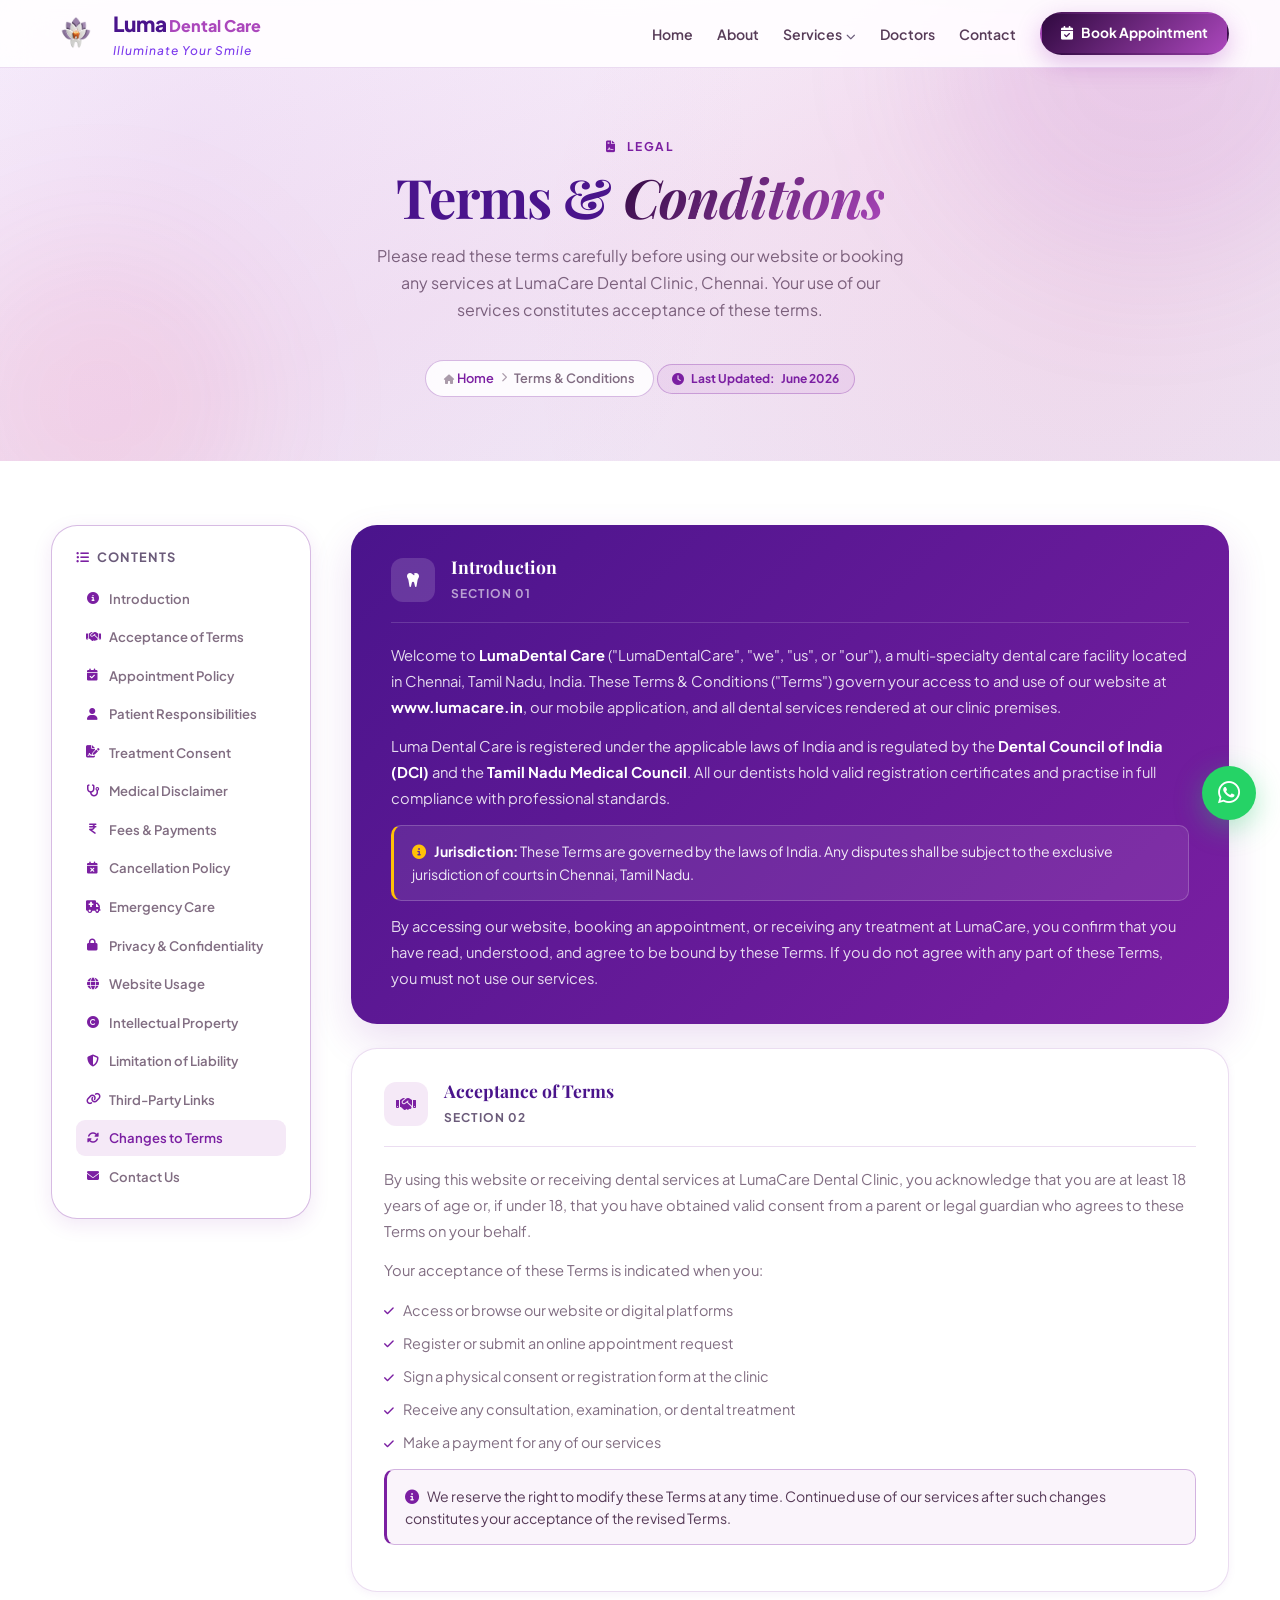
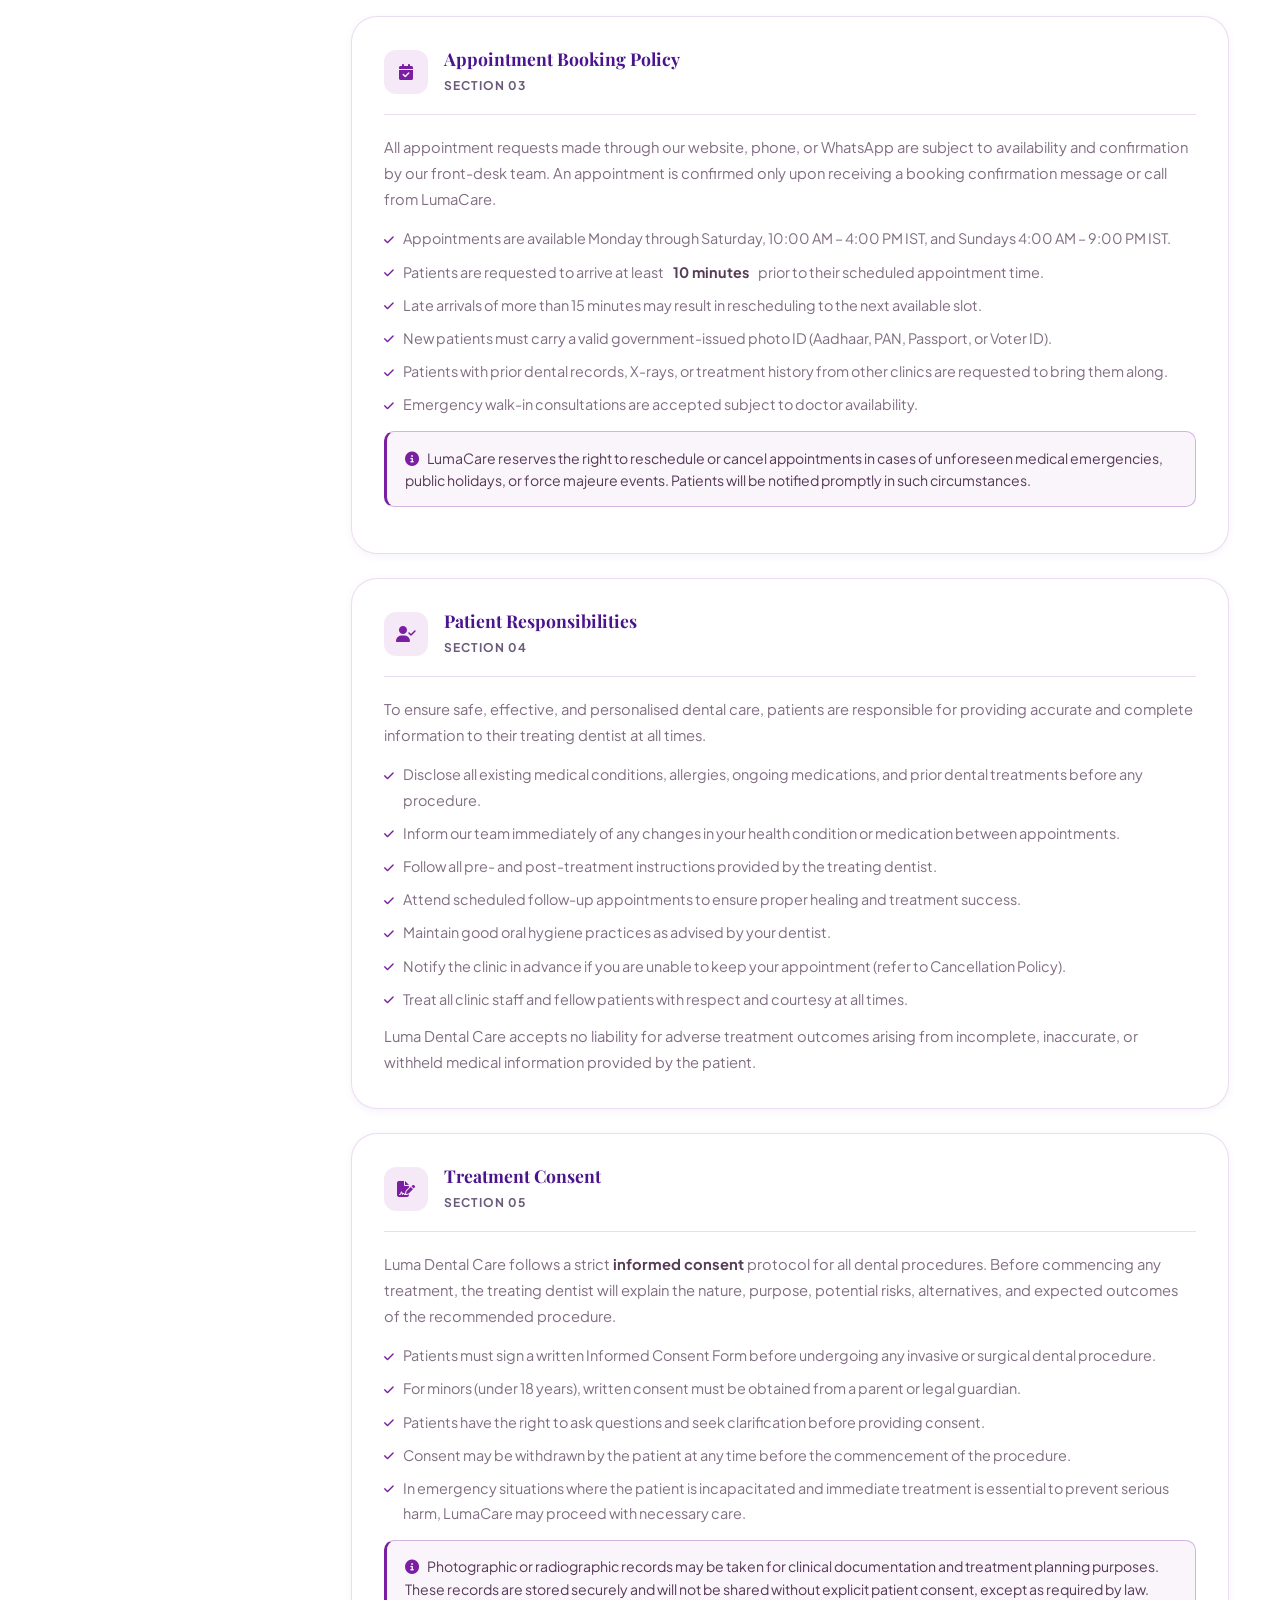
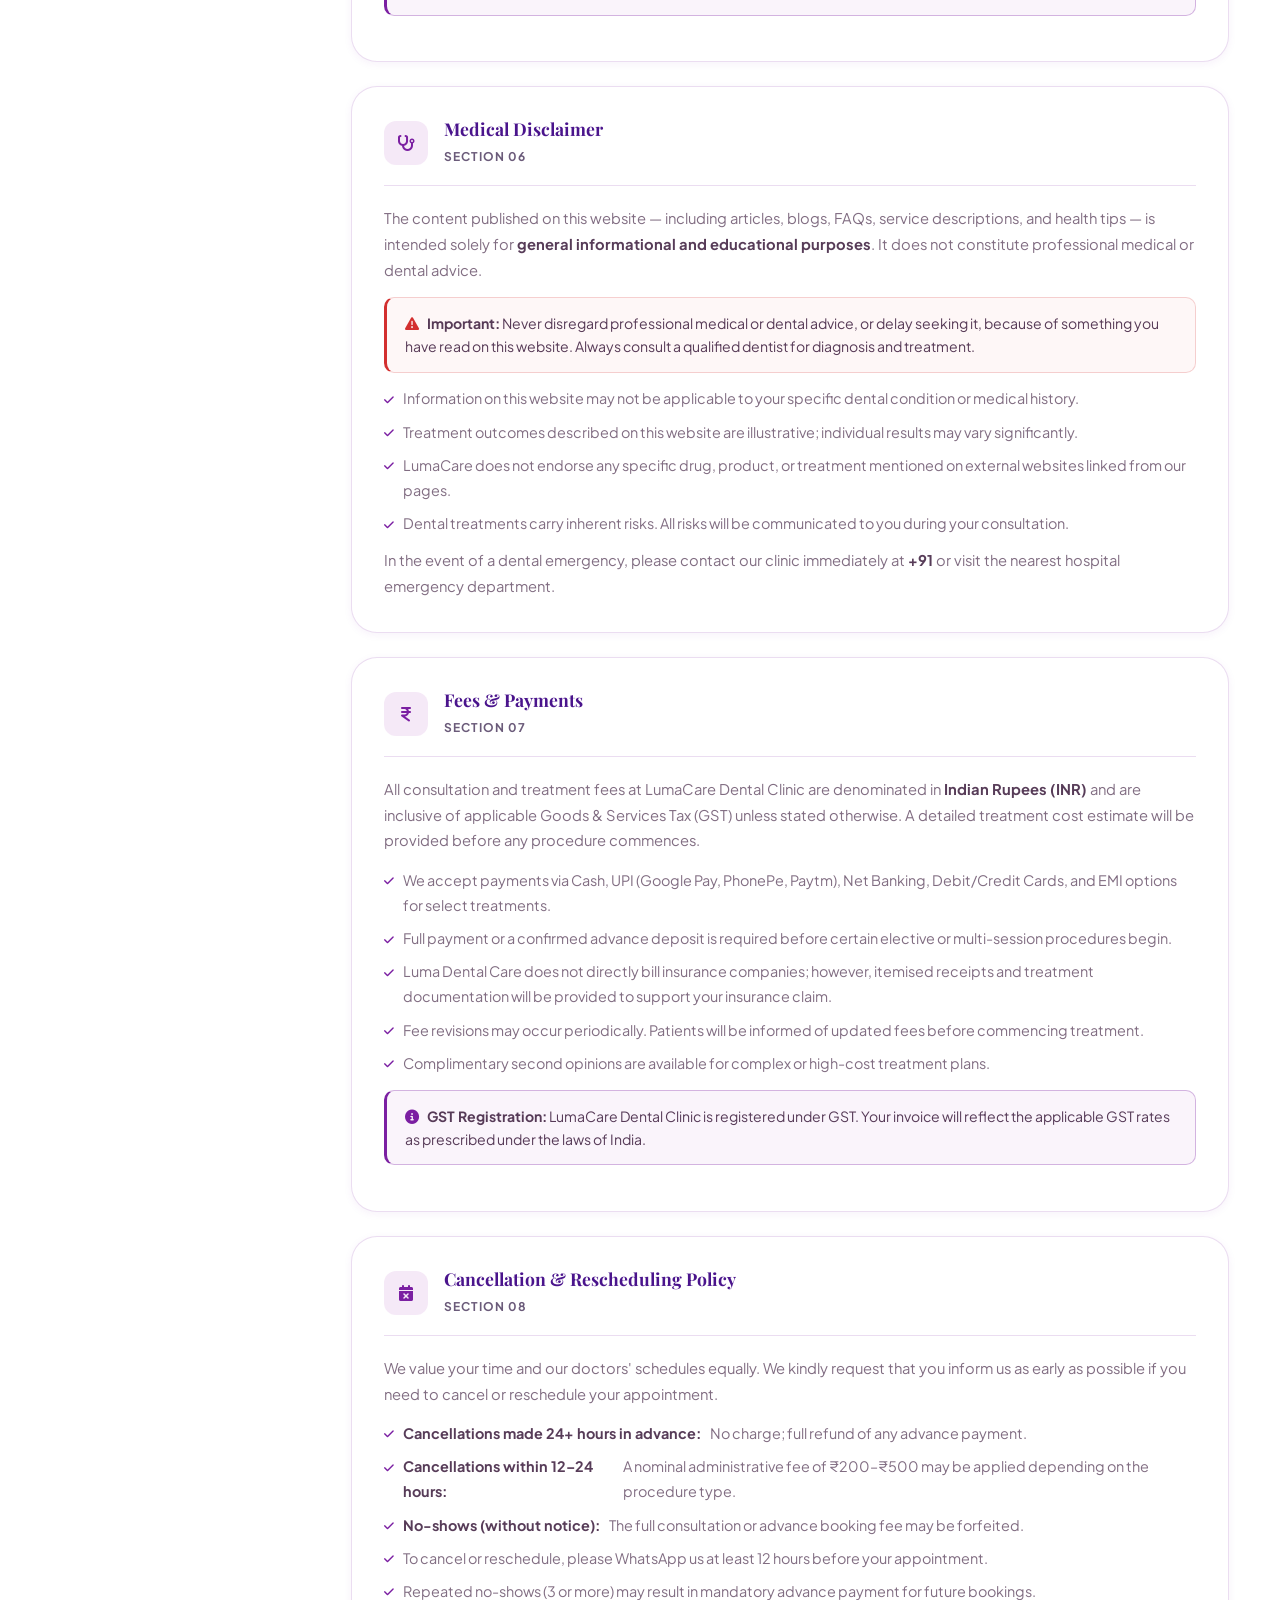
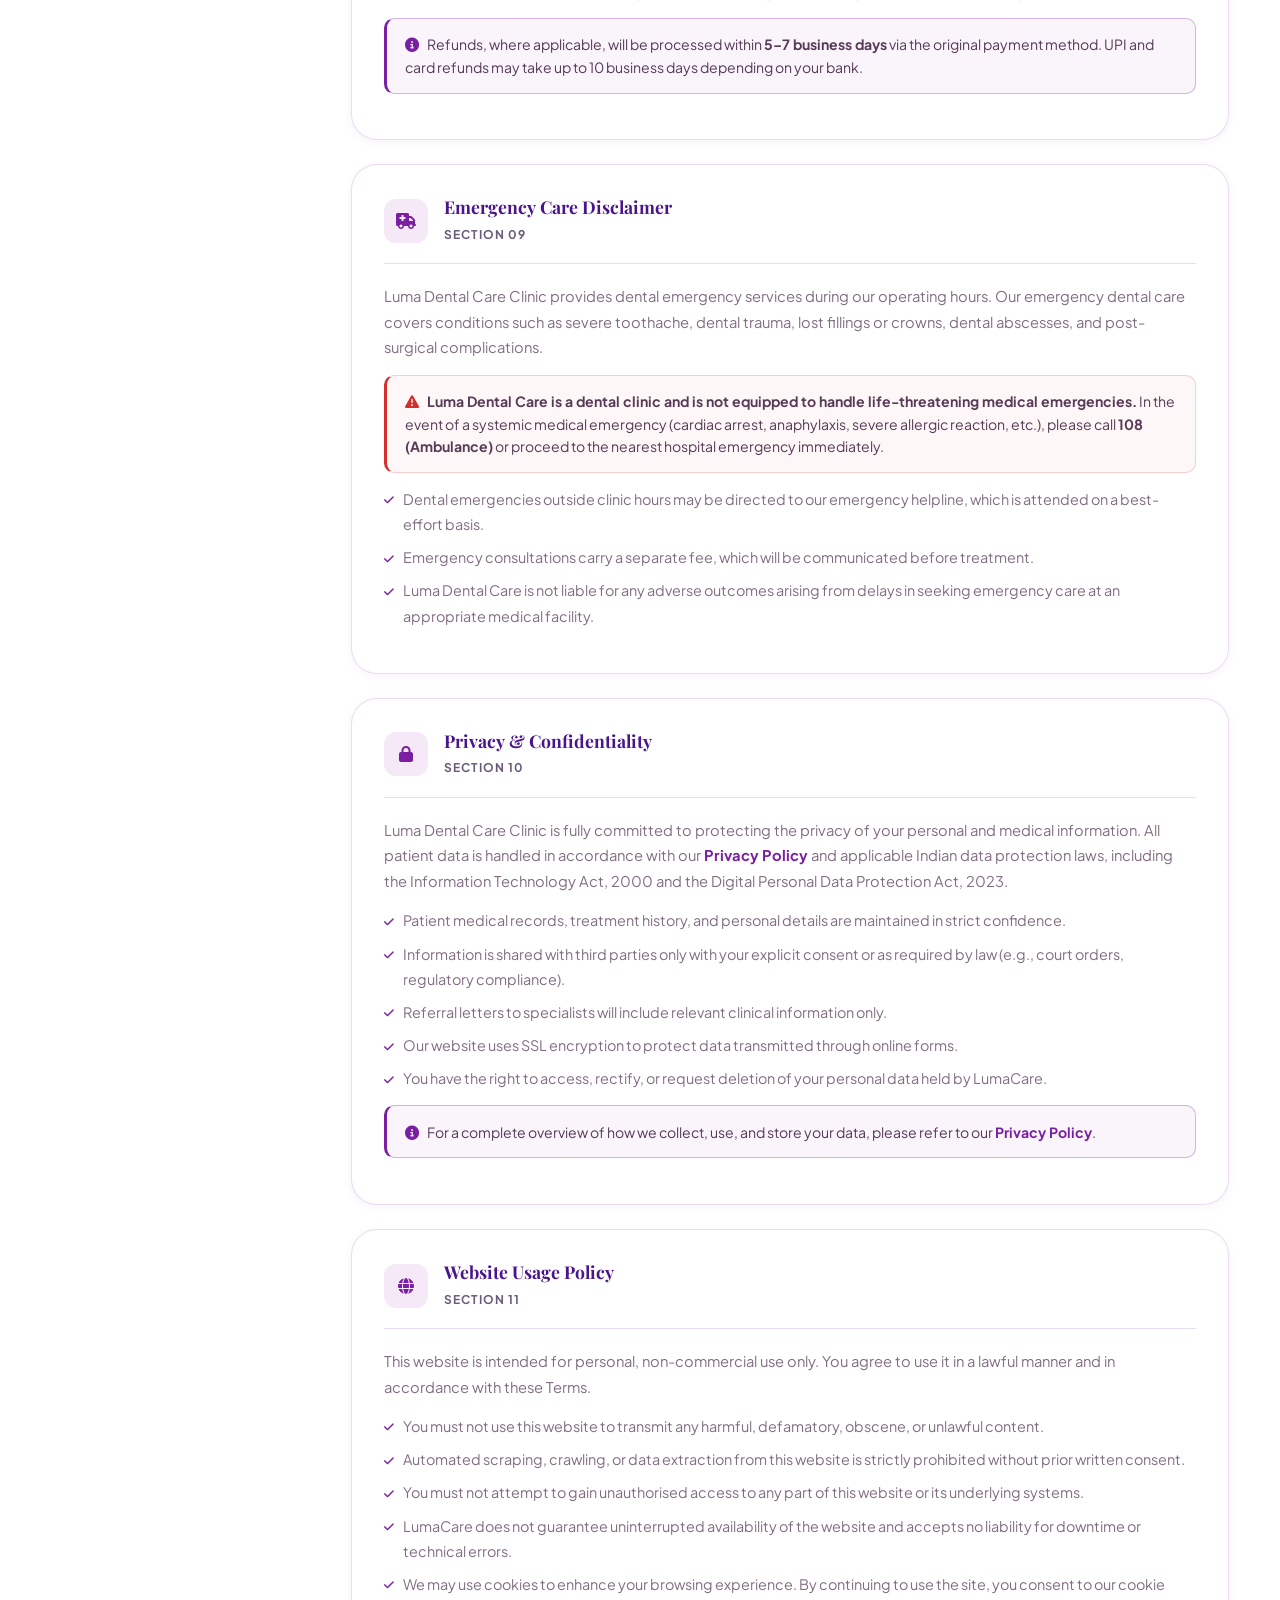
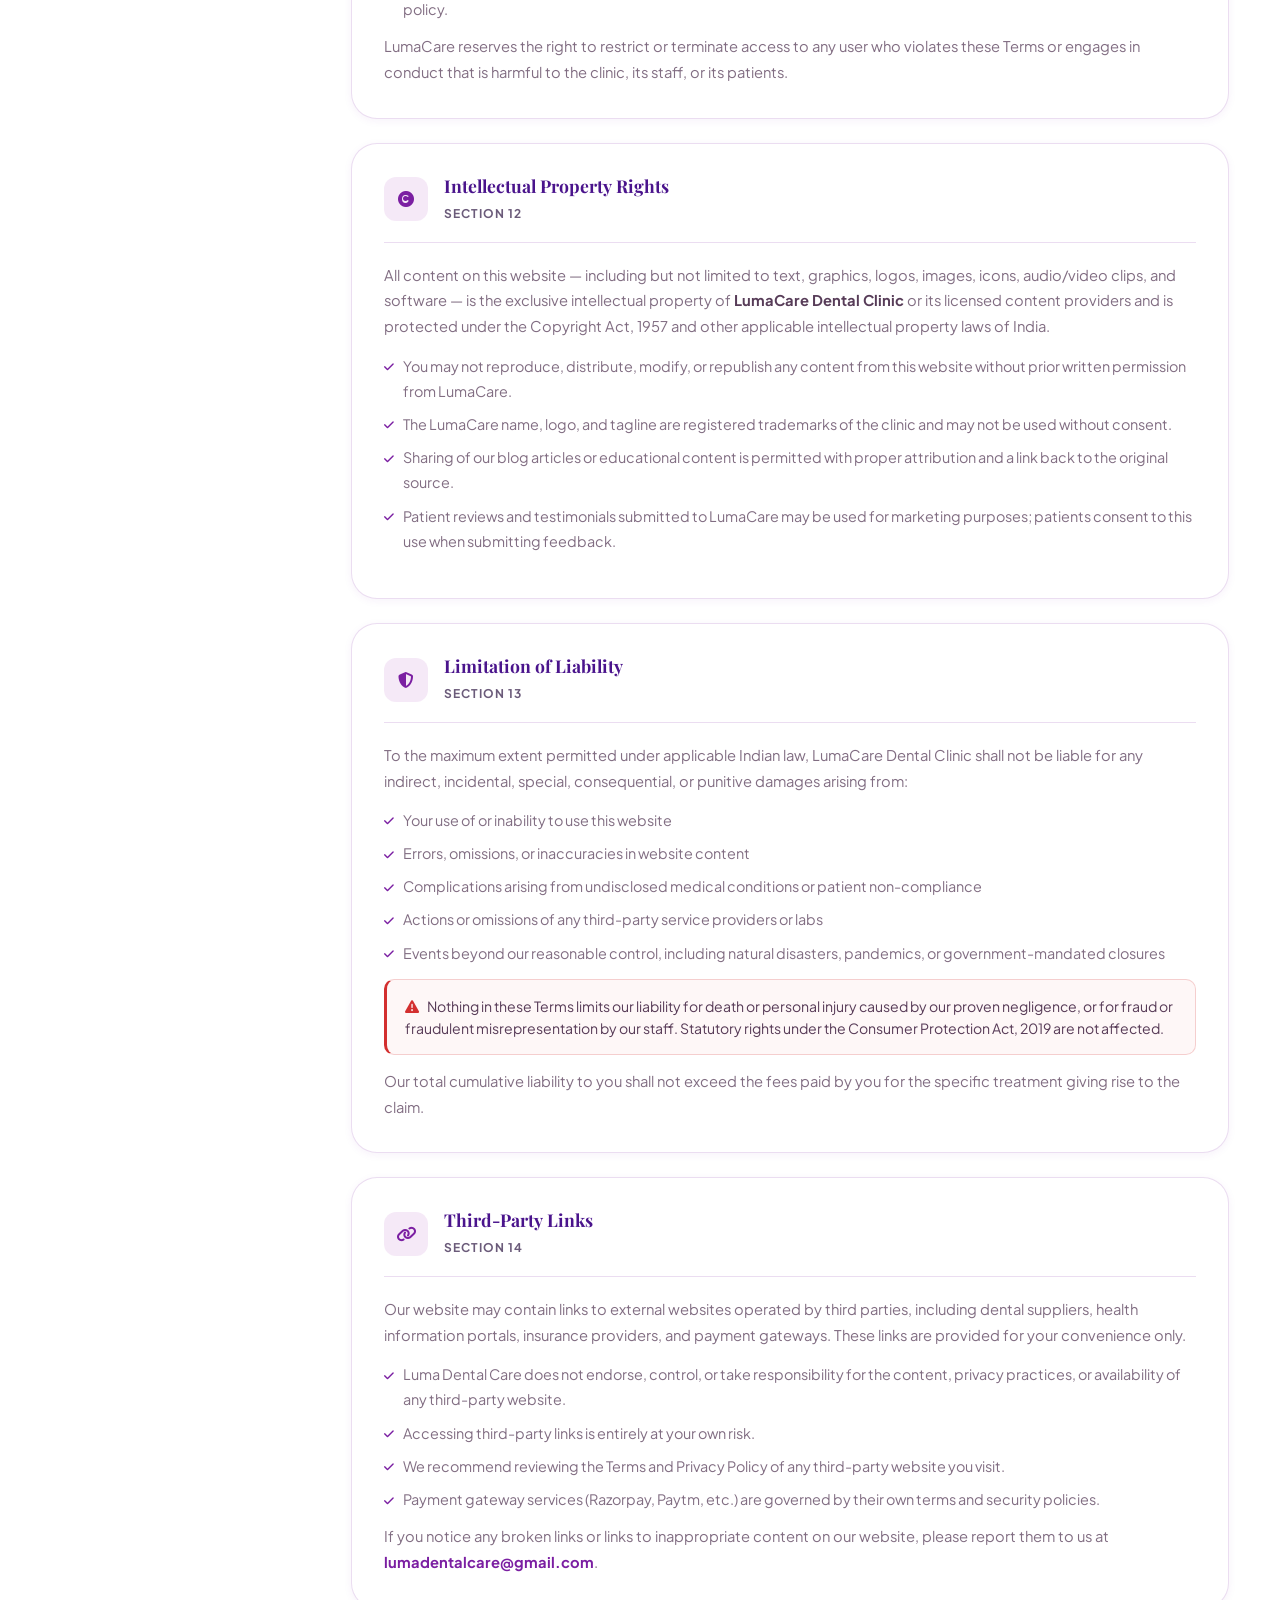
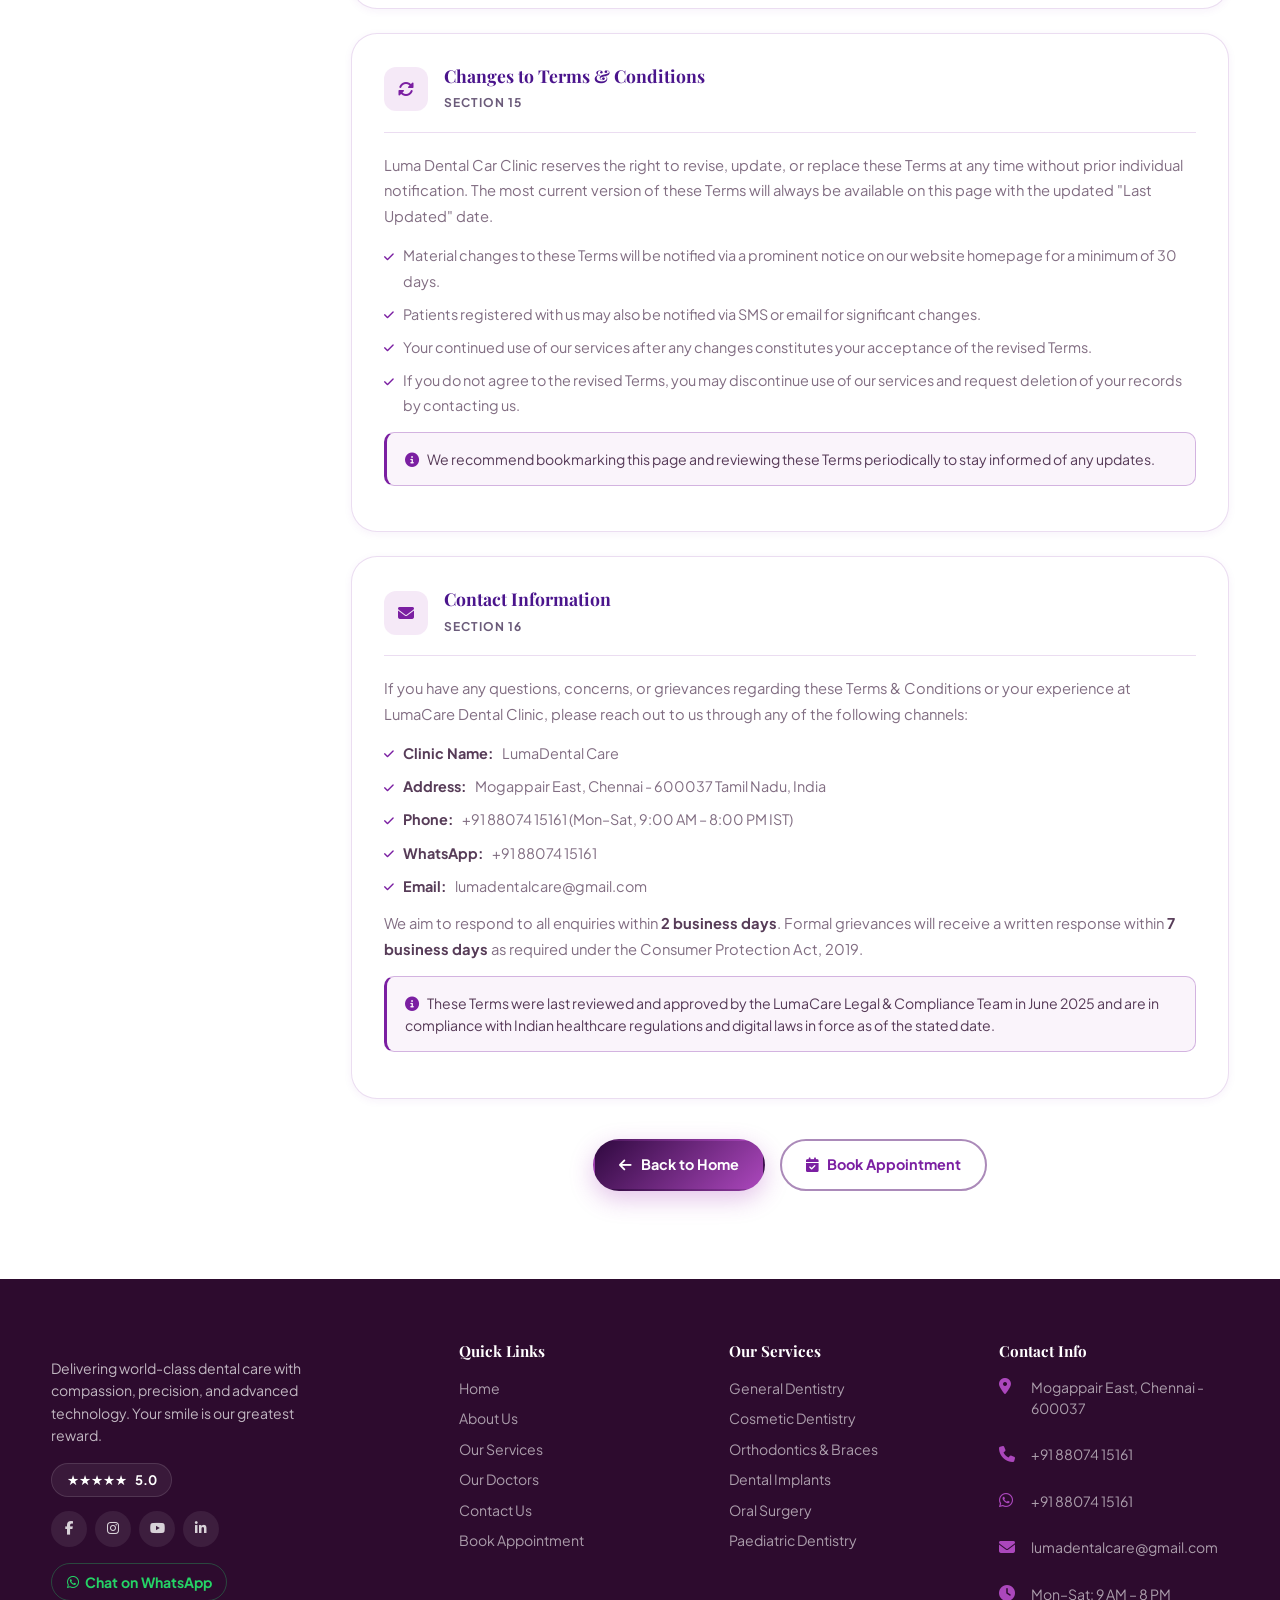
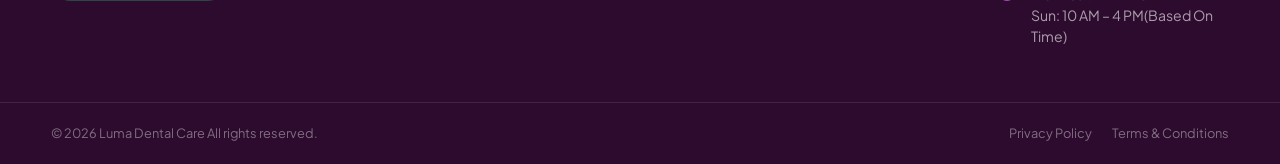
==== terms-of-services.html @ 82307b31 "luma dental care" ====
<!DOCTYPE html>
<html lang="en">
<head>
  <meta charset="UTF-8" />
  <meta name="viewport" content="width=device-width, initial-scale=1.0" />
  <title>Terms &amp; Conditions — LumaCare Dental Clinic</title>
  <link rel="icon" type="images/png" href="images/luma.png">

  <meta name="description" content="Terms and Conditions for LumaCare Dental Clinic, Chennai. Read our policies on appointments, treatments, payments, cancellations, and more." />

  <!-- Fonts -->
  <link rel="preconnect" href="https://fonts.googleapis.com" />
  <link rel="preconnect" href="https://fonts.gstatic.com" crossorigin />
  <link href="https://fonts.googleapis.com/css2?family=Playfair+Display:ital,wght@0,700;1,700&family=Plus+Jakarta+Sans:wght@400;500;600;700;800&display=swap" rel="stylesheet" />

  <!-- Font Awesome -->
  <link rel="stylesheet" href="https://cdnjs.cloudflare.com/ajax/libs/font-awesome/6.5.0/css/all.min.css" />

  <!-- Your existing CSS (inlined below) -->
  <link rel="stylesheet" href="style.css" />

  <style>
    /* ============================================================
       TERMS PAGE — additional styles only (no overrides of brand)
       ============================================================ */

    /* ---- Hero / Banner ---- */
    .terms-hero {
      position: relative;
      padding: calc(var(--nav-h) + 4rem) 0 4rem;
      background: var(--grad-hero);
      overflow: hidden;
      text-align: center;
    }
    .terms-hero::before {
      content: '';
      position: absolute; inset: 0;
      background-image:
        radial-gradient(circle at 15% 30%, rgba(156,39,176,.07) 0%, transparent 50%),
        radial-gradient(circle at 85% 70%, rgba(233,30,99,.07) 0%, transparent 50%);
      z-index: 0;
    }
    .terms-hero-orb {
      position: absolute; border-radius: 50%; pointer-events: none;
      filter: blur(70px); z-index: 0;
    }
    .terms-hero-orb-1 { width: 420px; height: 420px; top: -160px; right: -80px; background: rgba(156,39,176,.1); }
    .terms-hero-orb-2 { width: 320px; height: 320px; bottom: -100px; left: -60px; background: rgba(233,30,99,.08); }

    .terms-hero-inner { position: relative; z-index: 1; }

    .terms-hero .eyebrow { margin-bottom: .6rem; }

    .terms-hero h1 {
      font-family: 'Playfair Display', serif;
      font-size: clamp(2rem, 5vw, 3.4rem);
      color: var(--teal-deep);
      margin-bottom: .85rem;
    }
    .terms-hero h1 em {
      font-style: italic;
      background: var(--grad);
      -webkit-background-clip: text; background-clip: text;
      color: transparent;
    }
    .terms-hero-desc {
      font-size: 1rem; color: var(--ink-60); max-width: 540px;
      margin: 0 auto 1.5rem; line-height: 1.7;
    }

    /* Breadcrumb */
    .breadcrumb {
      display: inline-flex; align-items: center; gap: .45rem;
      background: var(--glass); backdrop-filter: blur(12px);
      border: 1px solid var(--border-mid); border-radius: 999px;
      padding: .45rem 1.1rem; font-size: .8rem; font-weight: 600;
      color: var(--ink-60);
    }
    .breadcrumb a { color: var(--teal); transition: color .2s; }
    .breadcrumb a:hover { color: var(--teal-deep); }
    .breadcrumb i { font-size: .6rem; color: var(--ink-40); }

    /* Last updated badge */
    .updated-badge {
      display: inline-flex; align-items: center; gap: .4rem;
      background: rgba(156,39,176,.07); border: 1px solid var(--border-mid);
      border-radius: 999px; padding: .3rem .9rem;
      font-size: .75rem; font-weight: 700; color: var(--teal);
      margin-top: 1rem; margin-bottom: 0;
    }

    /* ---- Layout ---- */
    .terms-layout {
      display: grid;
      grid-template-columns: 260px 1fr;
      gap: 2.5rem;
      align-items: start;
      padding: 4rem 0 5rem;
    }

    /* ---- Sticky TOC sidebar ---- */
    .terms-toc {
      position: sticky; top: calc(var(--nav-h) + 1.5rem);
      background: #fff; border: 1px solid var(--border-mid);
      border-radius: var(--radius-lg); padding: 1.5rem;
      box-shadow: var(--shadow-sm);
    }
    .terms-toc h4 {
      font-size: .8rem; text-transform: uppercase;
      letter-spacing: .1em; color: var(--muted);
      margin-bottom: 1rem; font-family: 'Plus Jakarta Sans', sans-serif;
      font-weight: 700;
    }
    .toc-list { display: grid; gap: .2rem; }
    .toc-list a {
      display: flex; align-items: center; gap: .55rem;
      font-size: .82rem; font-weight: 600; color: var(--ink-60);
      padding: .45rem .6rem; border-radius: 9px;
      transition: all .2s;
    }
    .toc-list a i { color: var(--teal); width: 14px; text-align: center; font-size: .75rem; flex-shrink: 0; }
    .toc-list a:hover,
    .toc-list a.active { background: rgba(156,39,176,.07); color: var(--teal-deep); }
    .toc-list a.active { background: rgba(156,39,176,.1); color: var(--teal); }

    /* ---- Content area ---- */
    .terms-content { display: grid; gap: 1.5rem; }

    /* ---- Terms section card ---- */
    .tc-card {
      background: #fff; border: 1px solid var(--border);
      border-radius: var(--radius-lg); padding: 2rem;
      box-shadow: var(--shadow-xs);
      scroll-margin-top: calc(var(--nav-h) + 1.5rem);
      transition: border-color .3s, box-shadow .3s;
    }
    .tc-card:hover { border-color: var(--border-mid); box-shadow: var(--shadow-sm); }

    .tc-card-header {
      display: flex; align-items: flex-start; gap: 1rem;
      margin-bottom: 1.25rem;
      padding-bottom: 1.1rem;
      border-bottom: 1px solid var(--border);
    }
    .tc-icon {
      width: 44px; height: 44px; border-radius: 12px;
      background: rgba(156,39,176,.1); color: var(--teal);
      display: grid; place-items: center; font-size: 1rem;
      flex-shrink: 0; margin-top: .1rem;
    }
    .tc-card-header-text h3 {
      font-size: 1.1rem; color: var(--teal-deep); margin-bottom: .15rem;
    }
    .tc-card-header-text span {
      font-size: .75rem; font-weight: 700; color: var(--muted);
      text-transform: uppercase; letter-spacing: .08em;
    }

    .tc-body { font-size: .92rem; color: var(--ink-60); line-height: 1.75; }
    .tc-body p { margin-bottom: .85rem; }
    .tc-body p:last-child { margin-bottom: 0; }
    .tc-body ul {
      list-style: none; padding: 0;
      display: grid; gap: .5rem; margin: .75rem 0;
    }
    .tc-body ul li {
      display: flex; align-items: flex-start; gap: .55rem;
      font-size: .9rem; color: var(--ink-60);
    }
    .tc-body ul li::before {
      content: '\f00c'; font-family: 'Font Awesome 6 Free'; font-weight: 900;
      color: var(--teal); font-size: .7rem; margin-top: .28rem; flex-shrink: 0;
    }
    .tc-body strong { color: var(--ink-80); font-weight: 700; }

    /* Highlight box */
    .tc-highlight {
      background: rgba(156,39,176,.05); border: 1px solid var(--border-mid);
      border-left: 3px solid var(--teal); border-radius: 10px;
      padding: .9rem 1.1rem; margin: .85rem 0;
      font-size: .88rem; color: var(--ink-80); line-height: 1.6;
    }
    .tc-highlight i { color: var(--teal); margin-right: .4rem; }

    /* Warning box */
    .tc-warning {
      background: rgba(211,47,47,.04); border: 1px solid rgba(211,47,47,.2);
      border-left: 3px solid var(--danger); border-radius: 10px;
      padding: .9rem 1.1rem; margin: .85rem 0;
      font-size: .88rem; color: var(--ink-80); line-height: 1.6;
    }
    .tc-warning i { color: var(--danger); margin-right: .4rem; }

    /* ---- Intro card (full-width special) ---- */
    .tc-intro-card {
      background: var(--grad-dark); color: #fff;
      border-radius: var(--radius-lg); padding: 2rem 2.5rem;
      box-shadow: var(--shadow-md);
    }
    .tc-intro-card .tc-icon { background: rgba(255,255,255,.15); color: #fff; }
    .tc-intro-card .tc-card-header { border-bottom-color: rgba(255,255,255,.15); }
    .tc-intro-card .tc-card-header-text h3 { color: #fff; }
    .tc-intro-card .tc-card-header-text span { color: rgba(255,255,255,.6); }
    .tc-intro-card .tc-body { color: rgba(255,255,255,.85); }
    .tc-intro-card .tc-body strong { color: #fff; }
    .tc-intro-card .tc-highlight {
      background: rgba(255,255,255,.08); border-color: rgba(255,255,255,.2);
      border-left-color: var(--gold); color: rgba(255,255,255,.9);
    }
    .tc-intro-card .tc-highlight i { color: var(--gold); }

    /* ---- Back to home strip ---- */
    .terms-back-strip {
      background: var(--off-white); border-top: 1px solid var(--border);
      padding: 2rem 0;
    }
    .terms-back-inner {
      display: flex; align-items: center; justify-content: space-between;
      gap: 1rem; flex-wrap: wrap;
    }
    .terms-back-inner p { font-size: .9rem; color: var(--muted); }
    .terms-back-inner p strong { color: var(--teal-deep); }

    /* ---- Section number label ---- */
    .tc-section-num {
      display: inline-flex; align-items: center; justify-content: center;
      width: 22px; height: 22px; border-radius: 50%;
      background: var(--teal); color: #fff;
      font-size: .65rem; font-weight: 800;
      flex-shrink: 0; margin-top: .05rem;
    }
    .footer-contact-list {
    list-style: none;
    padding: 0;
    margin: 0;
}

.footer-contact-list li {
    display: flex;
    align-items: flex-start;
    gap: 12px;
    margin-bottom: 15px;
    line-height: 1.5;
}

.footer-contact-list i {
    color: var(--teal-light);
    min-width: 20px;
    font-size: 16px;
    margin-top: 3px;
}

.footer-contact-list a,
.footer-contact-list span {
    color: inherit;
    text-decoration: none;
    word-break: break-word;
}

@media (max-width: 768px) {
    .footer-contact-list li {
        align-items: flex-start;
        gap: 10px;
    }

    .footer-contact-list i {
        min-width: 18px;
        font-size: 14px;
    }
}

    /* ============================================================
       RESPONSIVE
       ============================================================ */

    /* ---- Global overflow guards (prevent horizontal scroll on mobile) ---- */
    html, body { max-width: 100%; overflow-x: hidden; }
    img, svg, video { max-width: 100%; height: auto; }
    .terms-hero, .terms-back-strip, footer { overflow-x: clip; }

    /* Long words / emails / URLs shouldn't blow out the layout */
    .tc-body, .tc-body p, .tc-body li, .tc-body a,
    .footer-contact-list a, .footer-contact-list span,
    .breadcrumb, .updated-badge {
      overflow-wrap: anywhere;
      word-break: break-word;
    }

    @media (max-width: 1024px) {
      .terms-layout {
        grid-template-columns: 1fr;
        gap: 1.5rem;
        padding: 3rem 0 4rem;
      }
      .terms-toc { position: static; display: none; } /* hide sidebar on tablet/mobile */
      .terms-hero-orb-1 { width: 320px; height: 320px; top: -120px; right: -100px; }
      .terms-hero-orb-2 { width: 240px; height: 240px; bottom: -80px; left: -80px; }
    }

    @media (max-width: 768px) {
      .terms-hero {
        padding: calc(var(--nav-h, 70px) + 2rem) 0 2.25rem;
      }
      .terms-hero h1 { font-size: clamp(1.6rem, 7vw, 2.2rem); line-height: 1.2; }
      .terms-hero-desc { font-size: .92rem; padding: 0 .25rem; }
      .terms-hero-orb { filter: blur(50px); opacity: .7; }
      .terms-hero-orb-1 { width: 220px; height: 220px; top: -80px; right: -80px; }
      .terms-hero-orb-2 { width: 180px; height: 180px; bottom: -60px; left: -60px; }

      .tc-card { padding: 1.25rem 1rem; border-radius: 14px; }
      .tc-intro-card { padding: 1.4rem 1.1rem; border-radius: 14px; }
      .tc-card-header {
        flex-direction: row; align-items: center;
        gap: .7rem; padding-bottom: .9rem; margin-bottom: 1rem;
      }
      .tc-card-header-text h3 { font-size: 1rem; line-height: 1.3; }
      .tc-card-header-text span { font-size: .68rem; }

      .terms-layout { padding: 2rem 0 3rem; gap: 1rem; }
      .terms-back-inner { flex-direction: column; text-align: center; }
      .terms-back-strip { padding: 1.5rem 0; }

      .tc-highlight, .tc-warning { padding: .8rem .9rem; font-size: .85rem; }
      .breadcrumb { font-size: .72rem; padding: .4rem .85rem; flex-wrap: wrap; justify-content: center; }
      .updated-badge { font-size: .7rem; }

      /* Back-to-home buttons stack cleanly */
      .terms-content > div[style*="text-align:center"] {
        display: flex; flex-direction: column; gap: .6rem;
        align-items: stretch; padding: 1rem .25rem;
      }
      .terms-content > div[style*="text-align:center"] > .btn {
        margin: 0 !important; justify-content: center;
      }

      /* Footer: keep it from overflowing on phones */
      .footer-grid {
        grid-template-columns: 1fr !important;
        gap: 2rem;
      }
      .footer-bottom .container {
        flex-direction: column; gap: .75rem; text-align: center;
      }
      .footer-bottom-links { flex-wrap: wrap; justify-content: center; gap: .5rem 1rem; }

      /* Floating buttons: avoid overlap with each other */
      .wa-float { right: 16px; bottom: 16px; }
      .scroll-top { right: 16px; bottom: 84px; }
      .wa-popup { width: min(92vw, 320px); right: 0; }
    }

    @media (max-width: 480px) {
      .terms-hero { padding: calc(var(--nav-h, 70px) + 1.5rem) 0 2rem; }
      .terms-hero h1 { font-size: clamp(1.5rem, 8vw, 2rem); }
      .terms-hero-desc { font-size: .88rem; margin-bottom: 1.1rem; }

      .tc-card { padding: 1.1rem .9rem; }
      .tc-intro-card { padding: 1.25rem 1rem; }
      .tc-icon { width: 36px; height: 36px; font-size: .85rem; border-radius: 10px; }
      .tc-card-header { gap: .6rem; }
      .tc-card-header-text h3 { font-size: .95rem; }
      .tc-body { font-size: .87rem; line-height: 1.7; }
      .tc-body ul li { font-size: .85rem; }

      .container { padding-left: 1rem; padding-right: 1rem; }

      .breadcrumb a span:not(:first-child),
      .breadcrumb > span { font-size: .7rem; }
    }

    /* Very narrow phones (e.g. 320px) */
    @media (max-width: 360px) {
      .terms-hero h1 { font-size: 1.4rem; }
      .tc-card, .tc-intro-card { padding: 1rem .8rem; }
      .tc-card-header-text h3 { font-size: .9rem; }
    }
  </style>
</head>
<body>

<!-- ===================================================
     NAVBAR (exact replica)
=================================================== -->
<nav class="navbar" id="navbar">
  <div class="container nav-inner">

    <!-- Logo -->
    <a href="index.html" class="logo">
      <!-- Replace src with your actual logo path -->
      <img src="images/luma.png" alt="LumaCare Dental Clinic" class="logo-img" />
      <div class="logo-content">
        <div class="logo-text">
          <span class="logo-main">Luma</span><span class="logo-accent">Dental Care </span>
        </div>
        <span class="logo-tagline">Illuminate Your Smile</span>
      </div>
    </a>

    <!-- Nav Links -->
    <ul class="nav-links" id="navLinks">
      <li class="nav-item">
        <a href="index.html" class="nav-link">Home</a>
      </li>
      <li class="nav-item">
        <a href="index.html#about" class="nav-link">About</a>
      </li>
      <li class="nav-item has-drop">
        <a href="index.html#services" class="nav-link">
          Services <i class="fa fa-chevron-down nav-arr"></i>
        </a>
        <div class="dropdown">
          <a href="index.html#services" class="drop-item"><i class="fa fa-tooth"></i> General Dentistry</a>
          <a href="index.html#services" class="drop-item"><i class="fa fa-star"></i> Cosmetic Dentistry</a>
          <a href="index.html#services" class="drop-item"><i class="fa fa-shield-halved"></i> Orthodontics</a>
          <a href="index.html#services" class="drop-item"><i class="fa fa-user-doctor"></i> Oral Surgery</a>
          <a href="index.html#services" class="drop-item"><i class="fa fa-heart-pulse"></i> Periodontics</a>
          <a href="index.html#services" class="drop-item"><i class="fa fa-child"></i> Paediatric Dentistry</a>
        </div>
      </li>
      <li class="nav-item">
        <a href="index.html#doctors" class="nav-link">Doctors</a>
      </li>
      <li class="nav-item">
        <a href="index.html#contact" class="nav-link">Contact</a>
      </li>
      <li class="nav-item">
        <a href="index.html#appointment" class="btn btn-primary nav-cta">
          <i class="fa fa-calendar-check"></i> Book Appointment
        </a>
      </li>
    </ul>

    <!-- Hamburger -->
    <button class="hamburger" id="hamburger" aria-label="Toggle menu">
      <span></span><span></span><span></span>
    </button>

  </div>
</nav>


<!-- ===================================================
     HERO / BANNER
=================================================== -->
<section class="terms-hero">
  <div class="terms-hero-orb terms-hero-orb-1"></div>
  <div class="terms-hero-orb terms-hero-orb-2"></div>
  <div class="container terms-hero-inner">
    <span class="eyebrow"><i class="fa fa-file-contract"></i> &nbsp; Legal</span>
    <h1>Terms &amp; <em>Conditions</em></h1>
    <p class="terms-hero-desc">
      Please read these terms carefully before using our website or booking any services at LumaCare Dental Clinic, Chennai. Your use of our services constitutes acceptance of these terms.
    </p>
    <nav class="breadcrumb" aria-label="Breadcrumb">
      <a href="index.html"><i class="fa fa-house"></i> Home</a>
      <i class="fa fa-chevron-right"></i>
      <span>Terms &amp; Conditions</span>
    </nav>
    <div class="updated-badge">
      <i class="fa fa-clock"></i> Last Updated: <span id="lastUpdated">June 2026</span>
    </div>
  </div>
</section>


<!-- ===================================================
     TERMS LAYOUT (sidebar TOC + content)
=================================================== -->
<div class="container terms-layout">

  <!-- ---- Sticky Table of Contents (desktop only) ---- -->
  <aside class="terms-toc" aria-label="Table of Contents">
    <h4><i class="fa fa-list-ul" style="margin-right:.4rem;color:var(--teal)"></i>Contents</h4>
    <nav class="toc-list" id="tocList">
      <a href="#sec-intro"       class="active"><i class="fa fa-info-circle"></i>Introduction</a>
      <a href="#sec-acceptance">        <i class="fa fa-handshake"></i>Acceptance of Terms</a>
      <a href="#sec-appointment">       <i class="fa fa-calendar-check"></i>Appointment Policy</a>
      <a href="#sec-patient">           <i class="fa fa-user"></i>Patient Responsibilities</a>
      <a href="#sec-consent">           <i class="fa fa-file-signature"></i>Treatment Consent</a>
      <a href="#sec-disclaimer">        <i class="fa fa-stethoscope"></i>Medical Disclaimer</a>
      <a href="#sec-fees">              <i class="fa fa-indian-rupee-sign"></i>Fees &amp; Payments</a>
      <a href="#sec-cancellation">      <i class="fa fa-calendar-xmark"></i>Cancellation Policy</a>
      <a href="#sec-emergency">         <i class="fa fa-truck-medical"></i>Emergency Care</a>
      <a href="#sec-privacy">           <i class="fa fa-lock"></i>Privacy &amp; Confidentiality</a>
      <a href="#sec-website">           <i class="fa fa-globe"></i>Website Usage</a>
      <a href="#sec-ip">                <i class="fa fa-copyright"></i>Intellectual Property</a>
      <a href="#sec-liability">         <i class="fa fa-shield-halved"></i>Limitation of Liability</a>
      <a href="#sec-thirdparty">        <i class="fa fa-link"></i>Third-Party Links</a>
      <a href="#sec-changes">           <i class="fa fa-rotate"></i>Changes to Terms</a>
      <a href="#sec-contact">           <i class="fa fa-envelope"></i>Contact Us</a>
    </nav>
  </aside>

  <!-- ---- Terms Content ---- -->
  <main class="terms-content">

    <!-- 1. Introduction -->
    <div class="tc-intro-card reveal" id="sec-intro">
      <div class="tc-card-header">
        <div class="tc-icon"><i class="fa fa-tooth"></i></div>
        <div class="tc-card-header-text">
          <h3>Introduction</h3>
          <span>Section 01</span>
        </div>
      </div>
      <div class="tc-body">
        <p>
          Welcome to <strong>LumaDental Care </strong> ("LumaDentalCare", "we", "us", or "our"), a multi-specialty dental care facility located in Chennai, Tamil Nadu, India. These Terms &amp; Conditions ("Terms") govern your access to and use of our website at <strong>www.lumacare.in</strong>, our mobile application, and all dental services rendered at our clinic premises.
        </p>
        <p>
          Luma Dental Care is registered under the applicable laws of India and is regulated by the <strong>Dental Council of India (DCI)</strong> and the <strong>Tamil Nadu Medical Council</strong>. All our dentists hold valid registration certificates and practise in full compliance with professional standards.
        </p>
        <div class="tc-highlight">
          <i class="fa fa-circle-info"></i>
          <strong>Jurisdiction:</strong> These Terms are governed by the laws of India. Any disputes shall be subject to the exclusive jurisdiction of courts in Chennai, Tamil Nadu.
        </div>
        <p>
          By accessing our website, booking an appointment, or receiving any treatment at LumaCare, you confirm that you have read, understood, and agree to be bound by these Terms. If you do not agree with any part of these Terms, you must not use our services.
        </p>
      </div>
    </div>

    <!-- 2. Acceptance of Terms -->
    <div class="tc-card reveal" id="sec-acceptance">
      <div class="tc-card-header">
        <div class="tc-icon"><i class="fa fa-handshake"></i></div>
        <div class="tc-card-header-text">
          <h3>Acceptance of Terms</h3>
          <span>Section 02</span>
        </div>
      </div>
      <div class="tc-body">
        <p>
          By using this website or receiving dental services at LumaCare Dental Clinic, you acknowledge that you are at least 18 years of age or, if under 18, that you have obtained valid consent from a parent or legal guardian who agrees to these Terms on your behalf.
        </p>
        <p>Your acceptance of these Terms is indicated when you:</p>
        <ul>
          <li>Access or browse our website or digital platforms</li>
          <li>Register or submit an online appointment request</li>
          <li>Sign a physical consent or registration form at the clinic</li>
          <li>Receive any consultation, examination, or dental treatment</li>
          <li>Make a payment for any of our services</li>
        </ul>
        <div class="tc-highlight">
          <i class="fa fa-circle-info"></i>
          We reserve the right to modify these Terms at any time. Continued use of our services after such changes constitutes your acceptance of the revised Terms.
        </div>
      </div>
    </div>

    <!-- 3. Appointment Booking Policy -->
    <div class="tc-card reveal" id="sec-appointment">
      <div class="tc-card-header">
        <div class="tc-icon"><i class="fa fa-calendar-check"></i></div>
        <div class="tc-card-header-text">
          <h3>Appointment Booking Policy</h3>
          <span>Section 03</span>
        </div>
      </div>
      <div class="tc-body">
        <p>
          All appointment requests made through our website, phone, or WhatsApp are subject to availability and confirmation by our front-desk team.
           An appointment is confirmed only upon receiving a booking confirmation message or call from LumaCare.
        </p>
        <ul>
          <li>Appointments are available Monday through Saturday, 10:00 AM – 4:00 PM IST, and Sundays 4:00 AM – 9:00 PM IST.</li>
          <li>Patients are requested to arrive at least <strong>10 minutes</strong> prior to their scheduled appointment time.</li>
          <li>Late arrivals of more than 15 minutes may result in rescheduling to the next available slot.</li>
          <li>New patients must carry a valid government-issued photo ID (Aadhaar, PAN, Passport, or Voter ID).</li>
          <li>Patients with prior dental records, X-rays, or treatment history from other clinics are requested to bring them along.</li>
          <li>Emergency walk-in consultations are accepted subject to doctor availability.</li>
        </ul>
        <div class="tc-highlight">
          <i class="fa fa-circle-info"></i>
          LumaCare reserves the right to reschedule or cancel appointments in cases of unforeseen medical emergencies, public holidays, or force majeure events. Patients will be notified promptly in such circumstances.
        </div>
      </div>
    </div>

    <!-- 4. Patient Responsibilities -->
    <div class="tc-card reveal" id="sec-patient">
      <div class="tc-card-header">
        <div class="tc-icon"><i class="fa fa-user-check"></i></div>
        <div class="tc-card-header-text">
          <h3>Patient Responsibilities</h3>
          <span>Section 04</span>
        </div>
      </div>
      <div class="tc-body">
        <p>
          To ensure safe, effective, and personalised dental care, patients are responsible for providing accurate and complete information to their treating dentist at all times.
        </p>
        <ul>
          <li>Disclose all existing medical conditions, allergies, ongoing medications, and prior dental treatments before any procedure.</li>
          <li>Inform our team immediately of any changes in your health condition or medication between appointments.</li>
          <li>Follow all pre- and post-treatment instructions provided by the treating dentist.</li>
          <li>Attend scheduled follow-up appointments to ensure proper healing and treatment success.</li>
          <li>Maintain good oral hygiene practices as advised by your dentist.</li>
          <li>Notify the clinic in advance if you are unable to keep your appointment (refer to Cancellation Policy).</li>
          <li>Treat all clinic staff and fellow patients with respect and courtesy at all times.</li>
        </ul>
        <p>
          Luma Dental Care accepts no liability for adverse treatment outcomes arising from incomplete, inaccurate, or withheld medical information provided by the patient.
        </p>
      </div>
    </div>

    <!-- 5. Treatment Consent -->
    <div class="tc-card reveal" id="sec-consent">
      <div class="tc-card-header">
        <div class="tc-icon"><i class="fa fa-file-signature"></i></div>
        <div class="tc-card-header-text">
          <h3>Treatment Consent</h3>
          <span>Section 05</span>
        </div>
      </div>
      <div class="tc-body">
        <p>
          Luma Dental Care follows a strict <strong>informed consent</strong> protocol for all dental procedures. Before commencing any treatment, the treating dentist will explain the nature, purpose, potential risks, alternatives, and expected outcomes of the recommended procedure.
        </p>
        <ul>
          <li>Patients must sign a written Informed Consent Form before undergoing any invasive or surgical dental procedure.</li>
          <li>For minors (under 18 years), written consent must be obtained from a parent or legal guardian.</li>
          <li>Patients have the right to ask questions and seek clarification before providing consent.</li>
          <li>Consent may be withdrawn by the patient at any time before the commencement of the procedure.</li>
          <li>In emergency situations where the patient is incapacitated and immediate treatment is essential to prevent serious harm, LumaCare may proceed with necessary care.</li>
        </ul>
        <div class="tc-highlight">
          <i class="fa fa-circle-info"></i>
          Photographic or radiographic records may be taken for clinical documentation and treatment planning purposes. These records are stored securely and will not be shared without explicit patient consent, except as required by law.
        </div>
      </div>
    </div>

    <!-- 6. Medical Disclaimer -->
    <div class="tc-card reveal" id="sec-disclaimer">
      <div class="tc-card-header">
        <div class="tc-icon"><i class="fa fa-stethoscope"></i></div>
        <div class="tc-card-header-text">
          <h3>Medical Disclaimer</h3>
          <span>Section 06</span>
        </div>
      </div>
      <div class="tc-body">
        <p>
          The content published on this website — including articles, blogs, FAQs, service descriptions, and health tips — is intended solely for <strong>general informational and educational purposes</strong>. It does not constitute professional medical or dental advice.
        </p>
        <div class="tc-warning">
          <i class="fa fa-triangle-exclamation"></i>
          <strong>Important:</strong> Never disregard professional medical or dental advice, or delay seeking it, because of something you have read on this website. Always consult a qualified dentist for diagnosis and treatment.
        </div>
        <ul>
          <li>Information on this website may not be applicable to your specific dental condition or medical history.</li>
          <li>Treatment outcomes described on this website are illustrative; individual results may vary significantly.</li>
          <li>LumaCare does not endorse any specific drug, product, or treatment mentioned on external websites linked from our pages.</li>
          <li>Dental treatments carry inherent risks. All risks will be communicated to you during your consultation.</li>
        </ul>
        <p>
          In the event of a dental emergency, please contact our clinic immediately at <strong>+91</strong> or visit the nearest hospital emergency department.
        </p>
      </div>
    </div>

    <!-- 7. Fees & Payments -->
    <div class="tc-card reveal" id="sec-fees">
      <div class="tc-card-header">
        <div class="tc-icon"><i class="fa fa-indian-rupee-sign"></i></div>
        <div class="tc-card-header-text">
          <h3>Fees &amp; Payments</h3>
          <span>Section 07</span>
        </div>
      </div>
      <div class="tc-body">
        <p>
          All consultation and treatment fees at LumaCare Dental Clinic are denominated in <strong>Indian Rupees (INR)</strong> and are inclusive of applicable Goods &amp; Services Tax (GST) unless stated otherwise. A detailed treatment cost estimate will be provided before any procedure commences.
        </p>
        <ul>
          <li>We accept payments via Cash, UPI (Google Pay, PhonePe, Paytm), Net Banking, Debit/Credit Cards, and EMI options for select treatments.</li>
          <li>Full payment or a confirmed advance deposit is required before certain elective or multi-session procedures begin.</li>
          <li>Luma Dental Care does not directly bill insurance companies; however, itemised receipts and treatment documentation will be provided to support your insurance claim.</li>
          <li>Fee revisions may occur periodically. Patients will be informed of updated fees before commencing treatment.</li>
          <li>Complimentary second opinions are available for complex or high-cost treatment plans.</li>
        </ul>
        <div class="tc-highlight">
          <i class="fa fa-circle-info"></i>
          <strong>GST Registration:</strong> LumaCare Dental Clinic is registered under GST. Your invoice will reflect the applicable GST rates as prescribed under the laws of India.
        </div>
      </div>
    </div>

    <!-- 8. Cancellation & Rescheduling -->
    <div class="tc-card reveal" id="sec-cancellation">
      <div class="tc-card-header">
        <div class="tc-icon"><i class="fa fa-calendar-xmark"></i></div>
        <div class="tc-card-header-text">
          <h3>Cancellation &amp; Rescheduling Policy</h3>
          <span>Section 08</span>
        </div>
      </div>
      <div class="tc-body">
        <p>
          We value your time and our doctors' schedules equally. We kindly request that you inform us as early as possible if you need to cancel or reschedule your appointment.
        </p>
        <ul>
          <li><strong>Cancellations made 24+ hours in advance:</strong> No charge; full refund of any advance payment.</li>
          <li><strong>Cancellations within 12–24 hours:</strong> A nominal administrative fee of ₹200–₹500 may be applied depending on the procedure type.</li>
          <li><strong>No-shows (without notice):</strong> The full consultation or advance booking fee may be forfeited.</li>
          <li>To cancel or reschedule, please WhatsApp us at least 12 hours before your appointment.</li>
          <li>Repeated no-shows (3 or more) may result in mandatory advance payment for future bookings.</li>
        </ul>
        <div class="tc-highlight">
          <i class="fa fa-circle-info"></i>
          Refunds, where applicable, will be processed within <strong>5–7 business days</strong> via the original payment method. UPI and card refunds may take up to 10 business days depending on your bank.
        </div>
      </div>
    </div>

    <!-- 9. Emergency Care Disclaimer -->
    <div class="tc-card reveal" id="sec-emergency">
      <div class="tc-card-header">
        <div class="tc-icon"><i class="fa fa-truck-medical"></i></div>
        <div class="tc-card-header-text">
          <h3>Emergency Care Disclaimer</h3>
          <span>Section 09</span>
        </div>
      </div>
      <div class="tc-body">
        <p>
          Luma Dental Care Clinic provides dental emergency services during our operating hours. Our emergency dental care covers conditions such as severe toothache, dental trauma, lost fillings or crowns, dental abscesses, and post-surgical complications.
        </p>
        <div class="tc-warning">
          <i class="fa fa-triangle-exclamation"></i>
          <strong>Luma Dental Care is a dental clinic and is not equipped to handle life-threatening medical emergencies.</strong> In the event of a systemic medical emergency (cardiac arrest, anaphylaxis, severe allergic reaction, etc.), please call <strong>108 (Ambulance)</strong> or proceed to the nearest hospital emergency immediately.
        </div>
        <ul>
          <li>Dental emergencies outside clinic hours may be directed to our emergency helpline, which is attended on a best-effort basis.</li>
          <li>Emergency consultations carry a separate fee, which will be communicated before treatment.</li>
          <li>Luma Dental Care is not liable for any adverse outcomes arising from delays in seeking emergency care at an appropriate medical facility.</li>
        </ul>
      </div>
    </div>

    <!-- 10. Privacy & Confidentiality -->
    <div class="tc-card reveal" id="sec-privacy">
      <div class="tc-card-header">
        <div class="tc-icon"><i class="fa fa-lock"></i></div>
        <div class="tc-card-header-text">
          <h3>Privacy &amp; Confidentiality</h3>
          <span>Section 10</span>
        </div>
      </div>
      <div class="tc-body">
        <p>
          Luma Dental Care Clinic is fully committed to protecting the privacy of your personal and medical information. All patient data is handled in accordance with our <a href="privacy.html" style="color:var(--teal);font-weight:700;">Privacy Policy</a> and applicable Indian data protection laws, including the Information Technology Act, 2000 and the Digital Personal Data Protection Act, 2023.
        </p>
        <ul>
          <li>Patient medical records, treatment history, and personal details are maintained in strict confidence.</li>
          <li>Information is shared with third parties only with your explicit consent or as required by law (e.g., court orders, regulatory compliance).</li>
          <li>Referral letters to specialists will include relevant clinical information only.</li>
          <li>Our website uses SSL encryption to protect data transmitted through online forms.</li>
          <li>You have the right to access, rectify, or request deletion of your personal data held by LumaCare.</li>
        </ul>
        <div class="tc-highlight">
          <i class="fa fa-circle-info"></i>
          For a complete overview of how we collect, use, and store your data, please refer to our <a href="PrivacyPolicy.html" style="color:var(--teal);font-weight:700;">Privacy Policy</a>.
        </div>
      </div>
    </div>

    <!-- 11. Website Usage Policy -->
    <div class="tc-card reveal" id="sec-website">
      <div class="tc-card-header">
        <div class="tc-icon"><i class="fa fa-globe"></i></div>
        <div class="tc-card-header-text">
          <h3>Website Usage Policy</h3>
          <span>Section 11</span>
        </div>
      </div>
      <div class="tc-body">
        <p>
          This website is intended for personal, non-commercial use only. You agree to use it in a lawful manner and in accordance with these Terms.
        </p>
        <ul>
          <li>You must not use this website to transmit any harmful, defamatory, obscene, or unlawful content.</li>
          <li>Automated scraping, crawling, or data extraction from this website is strictly prohibited without prior written consent.</li>
          <li>You must not attempt to gain unauthorised access to any part of this website or its underlying systems.</li>
          <li>LumaCare does not guarantee uninterrupted availability of the website and accepts no liability for downtime or technical errors.</li>
          <li>We may use cookies to enhance your browsing experience. By continuing to use the site, you consent to our cookie policy.</li>
        </ul>
        <p>
          LumaCare reserves the right to restrict or terminate access to any user who violates these Terms or engages in conduct that is harmful to the clinic, its staff, or its patients.
        </p>
      </div>
    </div>

    <!-- 12. Intellectual Property -->
    <div class="tc-card reveal" id="sec-ip">
      <div class="tc-card-header">
        <div class="tc-icon"><i class="fa fa-copyright"></i></div>
        <div class="tc-card-header-text">
          <h3>Intellectual Property Rights</h3>
          <span>Section 12</span>
        </div>
      </div>
      <div class="tc-body">
        <p>
          All content on this website — including but not limited to text, graphics, logos, images, icons, audio/video clips, and software — is the exclusive intellectual property of <strong>LumaCare Dental Clinic</strong> or its licensed content providers and is protected under the Copyright Act, 1957 and other applicable intellectual property laws of India.
        </p>
        <ul>
          <li>You may not reproduce, distribute, modify, or republish any content from this website without prior written permission from LumaCare.</li>
          <li>The LumaCare name, logo, and tagline are registered trademarks of the clinic and may not be used without consent.</li>
          <li>Sharing of our blog articles or educational content is permitted with proper attribution and a link back to the original source.</li>
          <li>Patient reviews and testimonials submitted to LumaCare may be used for marketing purposes; patients consent to this use when submitting feedback.</li>
        </ul>
      </div>
    </div>

    <!-- 13. Limitation of Liability -->
    <div class="tc-card reveal" id="sec-liability">
      <div class="tc-card-header">
        <div class="tc-icon"><i class="fa fa-shield-halved"></i></div>
        <div class="tc-card-header-text">
          <h3>Limitation of Liability</h3>
          <span>Section 13</span>
        </div>
      </div>
      <div class="tc-body">
        <p>
          To the maximum extent permitted under applicable Indian law, LumaCare Dental Clinic shall not be liable for any indirect, incidental, special, consequential, or punitive damages arising from:
        </p>
        <ul>
          <li>Your use of or inability to use this website</li>
          <li>Errors, omissions, or inaccuracies in website content</li>
          <li>Complications arising from undisclosed medical conditions or patient non-compliance</li>
          <li>Actions or omissions of any third-party service providers or labs</li>
          <li>Events beyond our reasonable control, including natural disasters, pandemics, or government-mandated closures</li>
        </ul>
        <div class="tc-warning">
          <i class="fa fa-triangle-exclamation"></i>
          Nothing in these Terms limits our liability for death or personal injury caused by our proven negligence, or for fraud or fraudulent misrepresentation by our staff. Statutory rights under the Consumer Protection Act, 2019 are not affected.
        </div>
        <p>
          Our total cumulative liability to you shall not exceed the fees paid by you for the specific treatment giving rise to the claim.
        </p>
      </div>
    </div>

    <!-- 14. Third-Party Links -->
    <div class="tc-card reveal" id="sec-thirdparty">
      <div class="tc-card-header">
        <div class="tc-icon"><i class="fa fa-link"></i></div>
        <div class="tc-card-header-text">
          <h3>Third-Party Links</h3>
          <span>Section 14</span>
        </div>
      </div>
      <div class="tc-body">
        <p>
          Our website may contain links to external websites operated by third parties, including dental suppliers, health information portals, insurance providers, and payment gateways. These links are provided for your convenience only.
        </p>
        <ul>
          <li>Luma Dental Care does not endorse, control, or take responsibility for the content, privacy practices, or availability of any third-party website.</li>
          <li>Accessing third-party links is entirely at your own risk.</li>
          <li>We recommend reviewing the Terms and Privacy Policy of any third-party website you visit.</li>
          <li>Payment gateway services (Razorpay, Paytm, etc.) are governed by their own terms and security policies.</li>
        </ul>
        <p>
          If you notice any broken links or links to inappropriate content on our website, please report them to us at <a href="mailto:info@lumacare.in" style="color:var(--teal);font-weight:700;">lumadentalcare@gmail.com</a>.
        </p>
      </div>
    </div>

    <!-- 15. Changes to Terms -->
    <div class="tc-card reveal" id="sec-changes">
      <div class="tc-card-header">
        <div class="tc-icon"><i class="fa fa-rotate"></i></div>
        <div class="tc-card-header-text">
          <h3>Changes to Terms &amp; Conditions</h3>
          <span>Section 15</span>
        </div>
      </div>
      <div class="tc-body">
        <p>
          Luma Dental Car Clinic reserves the right to revise, update, or replace these Terms at any time without prior individual notification. The most current version of these Terms will always be available on this page with the updated "Last Updated" date.
        </p>
        <ul>
          <li>Material changes to these Terms will be notified via a prominent notice on our website homepage for a minimum of 30 days.</li>
          <li>Patients registered with us may also be notified via SMS or email for significant changes.</li>
          <li>Your continued use of our services after any changes constitutes your acceptance of the revised Terms.</li>
          <li>If you do not agree to the revised Terms, you may discontinue use of our services and request deletion of your records by contacting us.</li>
        </ul>
        <div class="tc-highlight">
          <i class="fa fa-circle-info"></i>
          We recommend bookmarking this page and reviewing these Terms periodically to stay informed of any updates.
        </div>
      </div>
    </div>

    <!-- 16. Contact Information -->
    <div class="tc-card reveal" id="sec-contact">
      <div class="tc-card-header">
        <div class="tc-icon"><i class="fa fa-envelope"></i></div>
        <div class="tc-card-header-text">
          <h3>Contact Information</h3>
          <span>Section 16</span>
        </div>
      </div>
      <div class="tc-body">
        <p>
          If you have any questions, concerns, or grievances regarding these Terms &amp; Conditions or your experience at LumaCare Dental Clinic, please reach out to us through any of the following channels:
        </p>
        <ul>
          <li><strong>Clinic Name:</strong> LumaDental Care</li>
          <li><strong>Address:</strong> Mogappair East, Chennai - 600037 Tamil Nadu, India</li>
          <li><strong>Phone:</strong> +91 88074 15161 (Mon–Sat, 9:00 AM – 8:00 PM IST)</li>
          <li><strong>WhatsApp:</strong> +91 88074 15161</li>
          <li><strong>Email:</strong> lumadentalcare@gmail.com</li>
          <!-- <li><strong>Grievance Officer:</strong> Dr.Brighton Mani Selvam<a href="mailto:grievance@lumacare.in" style="color:var(--teal);font-weight:700;">grievance@lumacare.in</a></li> -->
        </ul>
        <p>
          We aim to respond to all enquiries within <strong>2 business days</strong>. Formal grievances will receive a written response within <strong>7 business days</strong> as required under the Consumer Protection Act, 2019.
        </p>
        <div class="tc-highlight">
          <i class="fa fa-circle-info"></i>
          These Terms were last reviewed and approved by the LumaCare Legal &amp; Compliance Team in June 2025 and are in compliance with Indian healthcare regulations and digital laws in force as of the stated date.
        </div>
      </div>
    </div>

    <!-- Back to Home -->
    <div style="text-align:center;padding:1rem 0 .5rem;">
      <a href="index.html" class="btn btn-primary" style="gap:.55rem;">
        <i class="fa fa-arrow-left"></i> Back to Home
      </a>
      <a href="index.html#appointment" class="btn btn-outline" style="margin-left:.75rem;gap:.55rem;">
        <i class="fa fa-calendar-check"></i> Book Appointment
      </a>
    </div>

  </main>
</div><!-- /terms-layout -->


<!-- ===================================================
     FOOTER (exact replica)
=================================================== -->
<footer class="footer">
  <div class="footer-top">
    <div class="container">
      <div class="footer-grid">

        <!-- Brand -->
        <div class="footer-brand">
          <!-- <img src="logo-white.png" alt="LumaCare Dental Clinic" class="footer-logo" /> -->
          <p>Delivering world-class dental care with compassion, precision, and advanced technology. Your smile is our greatest reward.</p>
          <div class="footer-rating">
            <span class="fr-stars">★★★★★</span>
            <span>5.0</span>
          </div>
          <div class="footer-socials">
            <a href="f#" aria-label="Facebook"><i class="fab fa-facebook-f"></i></a>
            <a href="#" aria-label="Instagram"><i class="fab fa-instagram"></i></a>
            <a href="#" aria-label="YouTube"><i class="fab fa-youtube"></i></a>
            <a href="#" aria-label="LinkedIn"><i class="fab fa-linkedin-in"></i></a>
          </div>
          <a href="https://wa.me/9188074 15161" class="footer-wa" target="_blank" rel="noopener">
            <i class="fab fa-whatsapp"></i> Chat on WhatsApp
          </a>
        </div>

        <!-- Quick Links -->
        <div class="footer-col">
          <h4>Quick Links</h4>
          <ul>
            <li><a href="index.html">Home</a></li>
            <li><a href="index.html#about">About Us</a></li>
            <li><a href="index.html#services">Our Services</a></li>
            <li><a href="index.html#doctors">Our Doctors</a></li>
            <li><a href="index.html#contact">Contact Us</a></li>
            <li><a href="index.html#appointment">Book Appointment</a></li>
          </ul>
        </div>

        <!-- Services -->
        <div class="footer-col">
          <h4>Our Services</h4>
          <ul>
            <li><a href="index.html#services">General Dentistry</a></li>
            <li><a href="index.html#services">Cosmetic Dentistry</a></li>
            <li><a href="index.html#services">Orthodontics &amp; Braces</a></li>
            <li><a href="index.html#services">Dental Implants</a></li>
            <li><a href="index.html#services">Oral Surgery</a></li>
            <li><a href="index.html#services">Paediatric Dentistry</a></li>
          </ul>
        </div>

        <!-- Contact -->
        <div class="footer-col">
          <h4>Contact Info</h4>
          <ul class="footer-contact-list">
            <li>
              <i class="fa fa-location-dot"></i>
              <span>Mogappair East, Chennai - 600037</span>
            </li>
            <li>
              <i class="fa fa-phone"></i>
              <a href="tel:+9188074 15161 "> <span>+91 88074 15161</span> </a>
            </li>
            <li>
              <i class="fab fa-whatsapp"></i>
              <a href="https://wa.me/91 88074 15161">+91 88074 15161</a>
            </li>
            <li>
              <i class="fa fa-envelope"></i>
              <a href="mailto:info@lumacare.in">lumadentalcare@gmail.com</a>
            </li>
            <li>
              <i class="fa fa-clock"></i>
              <span>Mon–Sat: 9 AM – 8 PM<br>Sun: 10 AM – 4 PM(Based On Time)</span>
            </li>
          </ul>
        </div>

      </div>
    </div>
  </div>

  <div class="footer-bottom">
    <div class="container">
      <p>&copy; <span id="footerYear"></span> Luma Dental Care All rights reserved.</p>
      <nav class="footer-bottom-links">
        <a href="PrivacyPolicy.html">Privacy Policy</a>
        <a href="terms.html">Terms &amp; Conditions</a>
        <!-- <a href="sitemap.html">Sitemap</a> -->
      </nav>
    </div>
  </div>
</footer>


<!-- ===================================================
     WHATSAPP FLOAT
=================================================== -->
<div class="wa-float">
  <div class="wa-popup" id="waPopup">
    <div class="wa-popup-header">
      <div class="wa-popup-av"><i class="fab fa-whatsapp"></i></div>
      <div>
        <div class="wa-popup-name">LumaDental Care Clinic</div>
        <div class="wa-popup-status"><span class="wa-dot"></span>Typically replies instantly</div>
      </div>
      <button class="wa-close" id="waClose" aria-label="Close WhatsApp popup"><i class="fa fa-xmark"></i></button>
    </div>
    <div class="wa-bubble">Hello! 👋 Welcome to LumaCare. How can we assist you today? Book an appointment or ask us anything!</div>
    <a href="https://wa.me/919876543210?text=Hi%20LumaCare%2C%20I'd%20like%20to%20book%20an%20appointment." target="_blank" rel="noopener" class="wa-popup-cta">
      <i class="fab fa-whatsapp"></i> Start Chat
    </a>
  </div>
  <button class="wa-btn" id="waBtn" aria-label="Open WhatsApp">
    <i class="fab fa-whatsapp"></i>
  </button>
</div>


<!-- ===================================================
     SCROLL TO TOP
=================================================== -->
<button class="scroll-top" id="scrollTop" aria-label="Scroll to top">
  <i class="fa fa-arrow-up"></i>
</button>


<!-- ===================================================
     JAVASCRIPT
=================================================== -->
<script>
(function () {
  'use strict';

  // ---- Dynamic Year ----
  const yr = new Date().getFullYear();
  const footerYear = document.getElementById('footerYear');
  if (footerYear) footerYear.textContent = yr;

  // ---- Navbar scroll class ----
  const navbar = document.getElementById('navbar');
  function onScroll () {
    navbar.classList.toggle('scrolled', window.scrollY > 40);
    scrollTopBtn.classList.toggle('show', window.scrollY > 400);
  }
  window.addEventListener('scroll', onScroll, { passive: true });

  // ---- Hamburger / mobile nav ----
  const hamburger = document.getElementById('hamburger');
  const navLinks  = document.getElementById('navLinks');
  hamburger.addEventListener('click', function () {
    this.classList.toggle('open');
    navLinks.classList.toggle('open');
  });

  // Close mobile nav on outside click
  document.addEventListener('click', function (e) {
    if (!navbar.contains(e.target)) {
      hamburger.classList.remove('open');
      navLinks.classList.remove('open');
    }
  });

  // Mobile dropdown toggle
  document.querySelectorAll('.nav-item.has-drop').forEach(function (item) {
    item.querySelector('.nav-link').addEventListener('click', function (e) {
      if (window.innerWidth <= 1024) {
        e.preventDefault();
        item.classList.toggle('active');
      }
    });
  });

  // ---- Scroll to top ----
  const scrollTopBtn = document.getElementById('scrollTop');
  scrollTopBtn.addEventListener('click', function () {
    window.scrollTo({ top: 0, behavior: 'smooth' });
  });

  // ---- WhatsApp popup ----
  const waBtn   = document.getElementById('waBtn');
  const waPopup = document.getElementById('waPopup');
  const waClose = document.getElementById('waClose');
  waBtn.addEventListener('click', function () {
    waPopup.classList.toggle('open');
  });
  waClose.addEventListener('click', function (e) {
    e.stopPropagation();
    waPopup.classList.remove('open');
  });

  // ---- Reveal on scroll ----
  const revealEls = document.querySelectorAll('.reveal');
  const revealObs = new IntersectionObserver(function (entries) {
    entries.forEach(function (entry) {
      if (entry.isIntersecting) {
        entry.target.classList.add('visible');
        revealObs.unobserve(entry.target);
      }
    });
  }, { threshold: 0.12, rootMargin: '0px 0px -40px 0px' });
  revealEls.forEach(function (el) { revealObs.observe(el); });

  // ---- TOC active highlight on scroll ----
  const tocLinks   = document.querySelectorAll('.toc-list a');
  const sections   = document.querySelectorAll('.tc-card[id], .tc-intro-card[id]');
  if (tocLinks.length && sections.length) {
    const tocObs = new IntersectionObserver(function (entries) {
      entries.forEach(function (entry) {
        if (entry.isIntersecting) {
          tocLinks.forEach(function (a) { a.classList.remove('active'); });
          const active = document.querySelector('.toc-list a[href="#' + entry.target.id + '"]');
          if (active) active.classList.add('active');
        }
      });
    }, { rootMargin: '-30% 0px -60% 0px' });
    sections.forEach(function (s) { tocObs.observe(s); });
  }
})();
</script>

</body>
</html>
---- style.css ----
/* ======================================================
   LumaCare Dental Clinic — style.css (COMPLETE)
   Fonts: Playfair Display (display) + Plus Jakarta Sans (body)
   Palette: Deep Pink & Purple with warm gold accents
   Theme: Refined luxury healthcare — clean, clinical, trustworthy
====================================================== */
:root {
/* Premium Purple Palette */
--teal:         #7B1FA2;
--teal-deep:    #4A148C;
--teal-light:   #AB47BC;
--seafoam:      #D1C4E9;

--gold:         #FFC107;
--gold-light:   #FFF8E1;

--ink:          #2D0B2E;
--ink-80:       rgba(45,11,46,0.8);
--ink-60:       rgba(45,11,46,0.6);
--ink-40:       rgba(45,11,46,0.4);
--ink-10:       rgba(45,11,46,0.08);

--white:        #ffffff;
--off-white:    #F8F5FF;
--surface:      #ffffff;
--muted:        #6B5B7A;

--border:       rgba(123,31,162,0.15);
--border-mid:   rgba(123,31,162,0.3);
--border-dark:  rgba(116, 61, 139, 0.6);

--wa:           #25D366;
--wa-dark:      #128C7E;
--danger:       #D32F2F;
--success:      #388E3C;

--grad:         linear-gradient(135deg, #300940, #AB47BC);
--grad-dark:    linear-gradient(135deg, #4A148C, #7B1FA2);
--grad-gold:    linear-gradient(135deg, #F5A623, #F7C948);

--grad-hero:    linear-gradient(
160deg,
#FAF5FF 0%,
#F3E5F5 50%,
#EDE7F6 100%
);

--glass:        rgba(255,255,255,0.85);
--glass-mid:    rgba(255,255,255,0.95);

--shadow-xs:    0 2px 8px rgba(123,31,162,0.06);
--shadow-sm:    0 6px 20px rgba(123,31,162,0.1);
--shadow-md:    0 16px 40px rgba(123,31,162,0.14);
--shadow-lg:    0 32px 72px rgba(123,31,162,0.2);
--shadow-wa:    0 8px 28px rgba(37,211,102,0.35);

--radius-sm:    12px;
--radius:       18px;
--radius-lg:    26px;
--radius-xl:    40px;

--nav-h:        68px;
}
.stat-num::after {
    content: "+";
}

/* ===== RESET ===== */
*, *::before, *::after { box-sizing: border-box; margin: 0; padding: 0; }
html { scroll-behavior: smooth; scroll-padding-top: var(--nav-h); }
body {
  font-family: 'Plus Jakarta Sans', system-ui, sans-serif;
  color: var(--ink);
  line-height: 1.6;
  background: var(--surface);
  -webkit-font-smoothing: antialiased;
  overflow-x: hidden;
}
::selection { background: rgba(156,39,176,0.18); color: var(--teal-deep); }
img { max-width: 100%; height: auto; display: block; }
a { color: inherit; text-decoration: none; }
ul { list-style: none; }
textarea { resize: vertical; }
.container { width: min(1200px, 92%); margin-inline: auto; }

/* ===== TYPOGRAPHY ===== */
h1,h2,h3,h4,h5 {
  font-family: 'Playfair Display', Georgia, serif;
  font-weight: 700;
  color: var(--teal-deep);
  line-height: 1.15;
}
h1 { font-size: clamp(2rem, 5vw, 4rem); letter-spacing: -0.02em; }
h1 em { font-style: italic; background: var(--grad); -webkit-background-clip: text; background-clip: text; color: transparent; }
h2 { font-size: clamp(1.6rem, 3.5vw, 2.6rem); margin-bottom: 0.5rem; }
h3 { font-size: 1.15rem; }
h4 { font-size: 1rem; }

/* ===== BUTTONS ===== */
.btn {
  display: inline-flex; align-items: center; justify-content: center; gap: .45rem;
  padding: .8rem 1.5rem; border-radius: 50px; font-weight: 700; font-size: .9rem;
  cursor: pointer; border: 2px solid transparent;
  transition: all .25s ease; white-space: nowrap;
  font-family: 'Plus Jakarta Sans', sans-serif;
}
.btn-primary {
  background: var(--grad); color: #fff;
  box-shadow: 0 8px 24px rgba(156,39,176,0.28);
}
.btn-primary:hover { transform: translateY(-2px); box-shadow: var(--shadow-md); color: #fff; }
.btn-outline {
  background: transparent; color: var(--teal);
  border-color: var(--border-dark);
}
.btn-outline:hover { background: var(--teal); color: #fff; border-color: var(--teal); transform: translateY(-2px); }
.btn.full { width: 100%; }

/* ===== NAVBAR ===== */
.navbar {
  position: fixed; top: 0; left: 0; right: 0; z-index: 200;
  height: var(--nav-h);
  background: rgba(255,255,255,0.88);
  backdrop-filter: saturate(180%) blur(20px);
  border-bottom: 1px solid var(--border);
  transition: all .3s ease;
}
.navbar.scrolled {
  background: rgba(255,255,255,0.98);
  box-shadow: 0 4px 20px rgba(156,39,176,0.08);
  border-color: var(--border-mid);
}
.nav-inner {
  display: flex; align-items: center; justify-content: space-between;
  height: 100%;
}
.logo {
  display: flex;
  align-items: center;
  gap: 12px;
  flex-shrink: 0;
}
.logo-content {
  display: flex;
  flex-direction: column;
}
.logo-img {
  width: 50px;
  height: 40px;
  object-fit: contain;
}
.logo-tagline {
  margin-top: 0.5px;
  font-size: 0.75rem;
  font-weight: 500;
  color: #7c3aed;
  letter-spacing: 1px;
  font-style: italic;
}
.logo-icon-light { background: rgba(255,255,255,0.15); }
.logo-text { display: flex; align-items: baseline; gap: 2px; }
.logo-main { font-size: 1.3rem; font-weight: 800; color: var(--teal-deep); }
.logo-accent { font-size: 1.0rem; font-weight: 800; color: var(--teal-light); }
.logo-light .logo-main,
.logo-light .logo-accent { color: #fff; }

.nav-links { display: flex; align-items: center; gap: 1.5rem; }
.nav-link { font-weight: 600; font-size: .88rem; color: var(--ink-80); transition: color .2s; }
.nav-link:hover { color: var(--teal); }
.nav-item { position: relative; }
.nav-arr { font-size: .6rem; margin-left: 2px; transition: transform .25s; color: var(--muted); }
.nav-item.has-drop:hover .nav-arr { transform: rotate(180deg); color: var(--teal); }

.dropdown {
  position: absolute; top: calc(100% + 10px); left: 50%; transform: translateX(-50%);
  background: var(--glass-mid); backdrop-filter: blur(24px);
  border-radius: var(--radius); padding: .6rem;
  width: 220px; box-shadow: var(--shadow-md);
  border: 1px solid var(--border-mid);
  display: none; z-index: 300;
}
.dropdown::before {
  content: ''; position: absolute; top: -5px; left: 50%;
  transform: translateX(-50%) rotate(45deg);
  width: 10px; height: 10px; background: #fff;
  border-top: 1px solid var(--border-mid);
  border-left: 1px solid var(--border-mid);
}
.nav-item.has-drop:hover .dropdown { display: block; animation: dropIn .2s ease; }
@keyframes dropIn { from { opacity:0; transform:translateX(-50%) translateY(-8px); } to { opacity:1; transform:translateX(-50%) translateY(0); } }
.drop-item {
  display: flex; align-items: center; gap: .6rem;
  padding: .55rem .75rem; border-radius: 10px;
  font-weight: 600; font-size: .84rem; color: var(--ink);
  transition: all .2s;
}
.drop-item i { color: var(--teal); width: 16px; text-align: center; }
.drop-item:hover { background: rgba(156,39,176,0.08); color: var(--teal-deep); }
.nav-cta { padding: .55rem 1.2rem; font-size: .86rem; }
.hamburger { display: none; flex-direction: column; gap: 5px; background: none; border: none; cursor: pointer; padding: .3rem; }
.hamburger span { width: 24px; height: 2.5px; background: var(--teal-deep); border-radius: 3px; transition: .3s; display: block; }
.hamburger.open span:nth-child(1) { transform: translateY(7.5px) rotate(45deg); }
.hamburger.open span:nth-child(2) { opacity: 0; }
.hamburger.open span:nth-child(3) { transform: translateY(-7.5px) rotate(-45deg); }

/* ===== HERO ===== */
.hero {
  position: relative; min-height: 100vh;
  display: flex; align-items: center;
  background: var(--grad-hero);
  overflow: hidden; padding: calc(var(--nav-h) + 3rem) 0 4rem;
}
.hero-bg-pattern {
  position: absolute; inset: 0; z-index: 0;
  background-image: radial-gradient(circle at 20% 20%, rgba(156,39,176,0.06) 0%, transparent 50%),
                    radial-gradient(circle at 80% 80%, rgba(233,30,99,0.08) 0%, transparent 50%);
}
.hero-orb {
  position: absolute; border-radius: 50%; z-index: 0; pointer-events: none;
  filter: blur(60px);
}
.hero-orb-1 { width: 500px; height: 500px; top: -150px; right: -100px; background: rgba(156,39,176,0.12); }
.hero-orb-2 { width: 400px; height: 400px; bottom: -100px; left: -80px; background: rgba(233,30,99,0.1); }
.hero-inner {
  position: relative; z-index: 1;
  display: grid; grid-template-columns: 1.1fr 1fr; gap: 3rem; align-items: center;
}
.hero-eyebrow {
  display: inline-flex; align-items: center; gap: .5rem;
  background: rgba(156,39,176,0.08); color: var(--teal);
  padding: .35rem 1rem; border-radius: 999px;
  font-weight: 700; font-size: .72rem; letter-spacing: .1em; text-transform: uppercase;
  margin-bottom: 1rem; border: 1px solid var(--border-mid);
}
.pulse-dot {
  width: 8px; height: 8px; border-radius: 50%;
  background: var(--seafoam); display: inline-block;
  animation: pulse 2s infinite;
}
@keyframes pulse {
  0%,100% { box-shadow: 0 0 0 0 rgba(244,143,177,0.6); }
  50% { box-shadow: 0 0 0 6px rgba(244,143,177,0); }
}
.hero h1 { margin-bottom: 1rem; }
.hero-desc { font-size: 1.05rem; color: var(--ink-60); max-width: 480px; margin-bottom: 1.75rem; line-height: 1.7; }
.hero-actions { display: flex; gap: .75rem; flex-wrap: wrap; margin-bottom: 2rem; }
.hero-stats {
  display: flex; align-items: center; gap: 1.25rem;
  background: var(--glass); backdrop-filter: blur(14px);
  border: 1px solid var(--border-mid); border-radius: var(--radius);
  padding: 1rem 1.5rem; width: fit-content;
  box-shadow: var(--shadow-sm);
}
.hstat { text-align: center; }
.hstat-num {
  font-family: 'Playfair Display', serif; font-size: 1.6rem; font-weight: 700;
  color: var(--teal-deep); line-height: 1;
}
.hstat-num span { font-size: 1.1rem; }
.stat-card {
    text-align: center;
    padding: 1rem;
}

.stat-num {
    font-size: 2rem;
    font-weight: 700;
    color: var(--teal-deep);
    line-height: 1;
}

.stat-lbl {
    font-size: .72rem;
    font-weight: 600;
    color: var(--muted);
    text-transform: uppercase;
    letter-spacing: .05em;
    margin-top: .5rem;
}.hstat-divider { width: 1px; height: 40px; background: var(--border-mid); }
/* About Stats Container */
.about-stats{
    display: grid;
    grid-template-columns: repeat(2, 1fr);
    gap: 20px;
}

/* Center the third card */
.about-stats .stat-card:nth-child(3){
    grid-column: 1 / span 2;
    justify-self: center;
    width: 300px;
}

/* Existing code */
.stat-card {
    text-align: center;
    padding: 1rem;
}

.stat-num {
    font-size: 2rem;
    font-weight: 700;
    color: var(--teal-deep);
    line-height: 1;
}

.stat-lbl {
    font-size: .72rem;
    font-weight: 600;
    color: var(--muted);
    text-transform: uppercase;
    letter-spacing: .05em;
    margin-top: .5rem;
}
.about-stats{
    display: grid;
    grid-template-columns: repeat(2, 1fr);
    gap: 20px;

    align-content: center;
    justify-content: center;
    min-height: 100%;
}
/* .about-stats .stat-card:nth-child(3){
    grid-column: 1 / span 2;
    justify-self: center;
    margin-top: 150px;
} */
/* Hero Visual */
.hero-visual { position: relative; display: flex; justify-content: center; }
.hero-img-wrap {
  width: 100%; max-width: 480px; border-radius: var(--radius-lg);
  overflow: hidden; box-shadow: var(--shadow-lg);
  border: 3px solid rgba(255,255,255,0.8);
  position: relative;
}
.hero-img { width: 100%; height: 420px; object-fit: cover; display: block; border-radius: 0; }
.hero-img-badge {
  position: absolute; bottom: 1rem; left: 1rem;
  background: var(--glass); backdrop-filter: blur(12px);
  border: 1px solid var(--border-mid); border-radius: 999px;
  padding: .4rem 1rem; display: flex; align-items: center; gap: .4rem;
  font-weight: 700; font-size: .8rem; color: var(--teal-deep);
}
.hero-img-badge i { color: var(--teal); }

.rating-card {
  position: absolute; top: -20px; left: -40px;
  background: var(--glass-mid); backdrop-filter: blur(20px);
  border: 1px solid var(--border-mid); border-radius: var(--radius);
  padding: 1rem 1.25rem; box-shadow: var(--shadow-md);
  min-width: 200px; z-index: 10;
}
.rc-stars { color: var(--gold); font-size: .85rem; margin-bottom: .2rem; }
.rc-score { font-family: 'Playfair Display', serif; font-weight: 700; color: var(--teal-deep); font-size: 1.1rem; margin-bottom: .1rem; }
.rc-sub { font-size: .75rem; color: var(--muted); font-weight: 500; margin-bottom: .6rem; }
.rc-avatars { display: flex; }
.rc-av {
  width: 28px; height: 28px; border-radius: 50%; border: 2px solid #fff;
  background: var(--grad); color: #fff;
  display: grid; place-items: center; font-size: .55rem; font-weight: 800;
  margin-left: -7px;
}
.rc-av:first-child { margin-left: 0; }

.apt-card {
  position: absolute; bottom: -15px; right: -30px;
  background: var(--teal-deep); color: #fff;
  border-radius: var(--radius); padding: .85rem 1.1rem;
  display: flex; align-items: center; gap: .75rem;
  box-shadow: var(--shadow-md); z-index: 10;
}
.apt-ic { font-size: 1.5rem; color: var(--seafoam); }
.apt-card-title { font-size: .7rem; font-weight: 600; opacity: .75; text-transform: uppercase; letter-spacing: .06em; }
.apt-card-val { font-weight: 700; font-size: .95rem; }

@keyframes floatUp {
  0%,100% { transform: translateY(0); }
  50% { transform: translateY(-10px); }
}
@keyframes floatUp2 {
  0%,100% { transform: translateY(0); }
  50% { transform: translateY(-7px); }
}
.float-anim { animation: floatUp 4s ease-in-out infinite; }
.float-anim-2 { animation: floatUp2 5s ease-in-out infinite 1s; }

.scroll-hint {
  position: absolute; bottom: 2rem; left: 50%; transform: translateX(-50%);
  width: 40px; height: 40px; border-radius: 50%;
  background: var(--glass); border: 1px solid var(--border-mid);
  display: grid; place-items: center; color: var(--teal);
  animation: floatUp2 2s ease-in-out infinite;
}

/* ===== SECTIONS ===== */
.section { padding: 5rem 0; background: var(--surface); }
.section:nth-child(even) { background: var(--off-white); }
.section-head { text-align: center; margin-bottom: 2.5rem; }
.eyebrow {
  display: inline-block; color: var(--teal); font-weight: 700;
  text-transform: uppercase; font-size: .75rem; letter-spacing: .12em;
  margin-bottom: .4rem;
}
.section-sub { font-size: 1rem; color: var(--ink-60); max-width: 520px; margin: .5rem auto 0; line-height: 1.6; }
.lead { font-size: 1.05rem; color: var(--ink-60); margin-bottom: 1.25rem; line-height: 1.7; }

/* ===== ABOUT ===== */
.about-grid { display: grid; grid-template-columns: 1.1fr 1fr; gap: 3rem; align-items: start; }
.tagline-italic {
  font-family: 'Playfair Display', serif; font-style: italic;
  font-size: 1.4rem; color: var(--teal); margin-bottom: 1.5rem;
}
.mv-grid { display: grid; gap: 1rem; }
.mv-card {
  background: var(--glass); border: 1px solid var(--border-mid);
  border-radius: var(--radius); padding: 1.25rem;
  box-shadow: var(--shadow-xs);
  transition: all .3s ease;
}
.mv-card:hover { transform: translateY(-3px); box-shadow: var(--shadow-sm); border-color: var(--teal-light); }
.mv-icon {
  width: 38px; height: 38px; border-radius: 10px; background: rgba(156,39,176,0.1);
  color: var(--teal); display: grid; place-items: center; font-size: 1rem;
  margin-bottom: .75rem;
}
.mv-card h4 { color: var(--teal-deep); margin-bottom: .4rem; font-size: 1rem; }
.mv-card p { font-size: .9rem; color: var(--ink-60); line-height: 1.6; }
.about-stats { display: grid; grid-template-columns: 1fr 1fr; gap: 1rem; }
.stat-card {
  background: #fff; padding: 1.5rem; border-radius: var(--radius);
  box-shadow: var(--shadow-sm); text-align: center;
  border: 1px solid var(--border-mid); transition: all .3s;
}
.stat-card:hover { transform: translateY(-4px); box-shadow: var(--shadow-md); border-color: var(--teal); }
.stat-num {
  font-family: 'Playfair Display', serif; font-size: 2rem; font-weight: 700;
  color: var(--teal); line-height: 1; margin-bottom: .25rem;
}
.stat-lbl { font-size: .8rem; font-weight: 600; color: var(--muted); text-transform: uppercase; letter-spacing: .05em; }

/* ===== SERVICES ===== */
.services-rating-card {
  display: flex; align-items: center; gap: 1.5rem; flex-wrap: wrap;
  background: linear-gradient(135deg, var(--teal-deep), var(--teal));
  color: #fff; border-radius: var(--radius-lg);
  padding: 1.5rem 2rem; margin-bottom: 2.5rem;
  box-shadow: var(--shadow-md);
}
.src-stars { color: var(--gold); font-size: 1.1rem; }
.src-score {
  font-family: 'Playfair Display', serif; font-size: 1.3rem; font-weight: 700;
}
.src-divider { width: 1px; height: 40px; background: rgba(255,255,255,0.25); }
.src-text { flex: 1; font-size: .9rem; opacity: .9; min-width: 200px; }
.services-rating-card .btn-primary { background: rgba(255,255,255,0.15); border: 2px solid rgba(255,255,255,0.4); flex-shrink: 0; }
.services-rating-card .btn-primary:hover { background: #fff; color: var(--teal-deep); }

.services-grid { display: grid; grid-template-columns: repeat(auto-fill, minmax(260px, 1fr)); gap: 1.25rem; }
.service-card {
  background: #fff; border-radius: var(--radius);
  border: 1px solid var(--border); overflow: hidden;
  box-shadow: var(--shadow-xs); transition: all .3s cubic-bezier(.4,0,.2,1);
}
.service-card:hover { transform: translateY(-5px); box-shadow: var(--shadow-md); border-color: var(--teal-light); }
.sc-img { height: 170px; overflow: hidden; }
.sc-img img { width: 100%; height: 100%; object-fit: cover; border-radius: 0; transition: transform .4s ease; }
.service-card:hover .sc-img img { transform: scale(1.06); }
.sc-body { padding: 1.1rem; }
.sc-icon {
  width: 34px; height: 34px; border-radius: 9px;
  background: rgba(156,39,176,0.1); color: var(--teal);
  display: grid; place-items: center; font-size: .85rem;
  margin-bottom: .6rem;
}
.sc-body h3 { font-size: 1rem; margin-bottom: .35rem; color: var(--teal-deep); }
.sc-body p { font-size: .85rem; color: var(--ink-60); line-height: 1.55; margin-bottom: .75rem; }
.sc-link { font-size: .8rem; font-weight: 700; color: var(--teal); display: inline-flex; align-items: center; gap: .3rem; transition: gap .2s; }
.service-card:hover .sc-link { gap: .5rem; }

/* View More */
.service-hidden { display: none; }
.service-hidden.show { display: block; animation: fadeSlideUp .4s ease; }
@keyframes fadeSlideUp { from { opacity:0; transform:translateY(16px); } to { opacity:1; transform:translateY(0); } }
.services-toggle-wrap { text-align: center; margin-top: 2rem; }
.view-more-btn { gap: .5rem; }

/* ===== DOCTORS — MARQUEE ===== */
.doctors { overflow: hidden; }

.doctors-marquee-outer {
  position: relative;
  overflow: hidden;
  -webkit-mask-image: linear-gradient(
    to right,
    transparent 0%,
    black 8%,
    black 92%,
    transparent 100%
  );
  mask-image: linear-gradient(
    to right,
    transparent 0%,
    black 8%,
    black 92%,
    transparent 100%
  );
  padding: 1rem 0 1.5rem;
  cursor: grab;
  user-select: none;
  -webkit-user-select: none;
  touch-action: pan-y;
}

.doctors-marquee-outer:active {
  cursor: grabbing;
}

.doctors-marquee-track {
  display: flex;
  gap: 1.5rem;
  width: max-content;
  will-change: transform;
  animation: doctorScroll 30s linear infinite;
}

@keyframes doctorScroll {
  0%   { transform: translateX(0); }
  100% { transform: translateX(-50%); }
}

.doctor-card {
  background: #fff;
  border-radius: var(--radius-lg);
  border: 1px solid var(--border);
  overflow: hidden;
  box-shadow: var(--shadow-xs);
  transition: box-shadow .3s ease, border-color .3s ease;
  width: 300px;
  flex-shrink: 0;
}
.doctor-card:hover {
  box-shadow: var(--shadow-md);
  border-color: var(--teal-light);
}
.dc-photo { position: relative; overflow: hidden; }

/* ===== FIX: Doctor card image — object-fit: cover (was invalid 'fit'), consistent heights ===== */
.dc-photo img {
  width: 100%;
  height: 320px; /* 220px → 320px */
  object-fit: cover;
  object-position: center top;
  border-radius: 0;
  transition: transform .4s;
  display: block;
}

.doctor-card:hover .dc-photo img { transform: scale(1.04); }
.dc-badge {
  position: absolute; bottom: 1rem; left: 1rem;
  background: var(--teal-deep); color: #fff;
  border-radius: 999px; padding: .3rem .85rem;
  font-size: .72rem; font-weight: 700; text-transform: uppercase; letter-spacing: .06em;
}
.dc-info { padding: 1.25rem; }
.dc-info h3 { margin-bottom: .3rem; }
.dc-role { font-size: .82rem; color: var(--teal); font-weight: 600; margin-bottom: .85rem; display: flex; align-items: center; gap: .35rem; }
.dc-role i { color: var(--seafoam); }
.dc-socials {
    display: flex;
    gap: 12px;
    margin-top: 15px;
}

.dc-socials a {
    width: 48px;
    height: 48px;
    border-radius: 50%;
    background: rgba(156, 39, 176, 0.08);
    color: #8e44ad;
    display: flex;
    align-items: center;
    justify-content: center;
    text-decoration: none;
    transition: all 0.3s ease;
}

.dc-socials a i {
    font-size: 20px;
    line-height: 1;
}

.dc-socials a:hover {
    background: linear-gradient(135deg, #8e44ad, #b84dff);
    color: #fff;
    transform: translateY(-4px);
    box-shadow: 0 8px 20px rgba(142, 68, 173, 0.25);
}

/* ===== WHY CHOOSE US ===== */
.why { background: var(--teal-deep); }
.why .section-head .eyebrow { color: var(--seafoam); }
.why .section-head h2 { color: #1c1a1a; }
.why .section-sub { color: rgba(255,255,255,0.65); }
.why-grid { display: grid; grid-template-columns: repeat(3, 1fr); gap: 1.25rem; }
.why-card {
  background: rgba(255,255,255,0.06); border: 1px solid rgba(255,255,255,0.12);
  border-radius: var(--radius-lg); padding: 1.75rem 1.5rem;
  text-align: center; transition: all .3s ease; cursor: default;
}
.why-card:hover {
  background: rgba(255,255,255,0.12); border-color: rgba(255,255,255,0.25);
  transform: translateY(-5px);
}
.why-icon-wrap {
  width: 60px; height: 60px; border-radius: 16px;
  background: rgba(244,143,177,0.15); color: var(--seafoam);
  display: grid; place-items: center; font-size: 1.4rem;
  margin: 0 auto 1rem;
  transition: all .3s;
}
.why-card:hover .why-icon-wrap { background: rgba(244,143,177,0.25); transform: scale(1.1); }
.why-card h3 { color: #2b2828; font-size: 1.05rem; margin-bottom: .5rem; }
.why-card p { font-size: .88rem; color: rgba(16,15,15,0.6); line-height: 1.6; }

/* ===== APPOINTMENT ===== */
.appt-grid { display: grid; grid-template-columns: 45% 52%; gap: 3%; align-items: start; }
.appt-info .eyebrow { margin-bottom: .5rem; }
.appt-info h2 { margin-bottom: .75rem; }
.appt-process { display: grid; gap: 1rem; margin: 1.5rem 0; }
.ap-step { display: flex; gap: .85rem; align-items: flex-start; }
.ap-num {
  font-family: 'Playfair Display', serif; font-size: 1.5rem; font-weight: 700;
  color: var(--teal); line-height: 1; flex-shrink: 0; width: 36px;
}
.ap-step h4 { color: var(--teal-deep); margin-bottom: .1rem; font-size: .95rem; }
.ap-step p { font-size: .85rem; color: var(--ink-60); }
.appt-perks { display: grid; grid-template-columns: 1fr 1fr; gap: .5rem; margin-top: 1.25rem; }
.appt-perks li {
  display: flex; align-items: center; gap: .45rem;
  font-size: .88rem; font-weight: 600; color: var(--ink-80);
}
.appt-perks li i { color: var(--teal); font-size: .8rem; }

.appt-form {
  background: #fff; border-radius: var(--radius-lg);
  padding: 2rem; box-shadow: var(--shadow-md);
  border: 1px solid var(--border-mid);
}
.form-header { margin-bottom: 1.5rem; }
.form-header h3 { color: var(--teal-deep); margin-bottom: .2rem; }
.form-header p { font-size: .85rem; color: var(--muted); }
.field-row { display: grid; grid-template-columns: 1fr 1fr; gap: .75rem; }
.field { display: flex; flex-direction: column; gap: .3rem; margin-bottom: .75rem; }
.field label {
  font-size: .78rem; font-weight: 700; color: var(--teal-deep);
  display: flex; align-items: center; gap: .3rem;
}
.field label i { color: var(--teal); width: 14px; }
.field input, .field select, .field textarea {
  padding: .72rem .9rem; border: 1.5px solid var(--border-mid);
  background: var(--off-white); border-radius: 10px;
  font-family: 'Plus Jakarta Sans', sans-serif; font-size: .88rem;
  color: var(--ink); transition: all .2s;
  width: 100%;
}
.field input:focus, .field select:focus, .field textarea:focus {
  outline: none; border-color: var(--teal); background: #fff;
  box-shadow: 0 0 0 4px rgba(156,39,176,0.1);
}
.form-note { font-size: .75rem; color: var(--muted); text-align: center; margin-top: .5rem; }

/* ===== FLOATING REVIEW POPUP ===== */
.review-popup {
  position: fixed;
  bottom: 20px;
  left: 20px;
  width: min(320px, calc(100vw - 40px));
  background: #fff;
  padding: 20px;
  border-radius: var(--radius);
  box-shadow: var(--shadow-md);
  border: 1px solid var(--border-mid);
  z-index: 999;
  transition: opacity 0.5s ease-in-out;
}
.review-close {
  position: absolute;
  top: 10px;
  right: 10px;
  background: none;
  border: none;
  cursor: pointer;
  font-size: 1.2rem;
  color: var(--muted);
}
.review-popup .tc-stars { color: var(--gold); font-size: 0.8rem; margin-bottom: 5px; }
.review-popup p { font-size: 0.9rem; color: var(--ink-60); margin-bottom: 15px; font-style: italic; }
.review-popup .tc-author { display: flex; align-items: center; gap: 10px; }
.review-popup .tc-av {
  width: 35px; height: 35px; border-radius: 50%;
  background: var(--grad); color: #fff;
  display: grid; place-items: center; font-size: 0.7rem; font-weight: 800;
}
/* ===== CONTACT ===== */
.contact-grid {
  display: grid;
  grid-template-columns: 1fr 1.4fr;
  gap: 2rem;
  align-items: start;
  width: 100%;
}

.contact-info {
  display: grid;
  gap: 1rem;
}

.ci-card {
  display: flex;
  align-items: center;
  gap: 1rem;
  background: #fff;
  border: 1px solid var(--border-mid);
  border-radius: var(--radius);
  padding: 1rem;
  box-shadow: var(--shadow-xs);
  width: 100%;
  transition: 0.3s ease;
}

.ci-card:hover {
  transform: translateY(-2px);
  box-shadow: var(--shadow-sm);
}

.ci-ic {
  width: 50px;
  height: 50px;
  min-width: 50px;
  border-radius: 12px;
  background: rgba(156, 39, 176, 0.1);
  display: flex;
  align-items: center;
  justify-content: center;
  color: var(--teal);
  font-size: 1.1rem;
}

.ci-card h4 {
  margin: 0 0 4px;
  color: var(--teal-deep);
  font-size: 1rem;
}

.ci-card p,
.ci-card a {
  margin: 0;
  color: var(--ink-60);
  font-size: 0.95rem;
  line-height: 1.5;
  word-break: break-word;
}

.ci-card a {
  color: var(--teal);
  text-decoration: none;
}

.ci-card a:hover {
  text-decoration: underline;
}

.map-wrap {
  width: 100%;
  overflow: hidden;
  border-radius: var(--radius-lg);
  border: 2px solid var(--border-mid);
  box-shadow: var(--shadow-md);
}

.map-wrap iframe {
  width: 100%;
  height: 400px;
  border: 0;
  display: block;
}

/* ===== TABLET ===== */
@media (max-width: 768px) {
  .contact-grid {
    grid-template-columns: 1fr;
    gap: 1.5rem;
  }

  .ci-card {
    padding: 1rem;
  }

  .map-wrap iframe {
    height: 300px;
  }
}
/* ===== MOBILE ===== */
@media (max-width: 480px) {

  .contact-grid {
    grid-template-columns: 1fr;
    gap: 1rem;
  }

  .contact-info {
    gap: 0.8rem;
  }

  .ci-card {
    flex-direction: column;
    text-align: center;
    align-items: center;
    padding: 1rem;
    gap: 0.8rem;
    border-radius: 18px;
  }

  .ci-ic {
    width: 48px;
    height: 48px;
    min-width: 48px;
    font-size: 1rem;
    margin-bottom: 0.2rem;
  }

  .ci-card h4 {
    font-size: 1rem;
    margin-bottom: 0.25rem;
  }

  .ci-card p,
  .ci-card a {
    font-size: 0.85rem;
    line-height: 1.5;
  }

  .map-wrap {
    border-radius: 16px;
  }

  .map-wrap iframe {
    height: 220px;
  }
}
/* ===== FOOTER ===== */
.footer {
  background: var(--ink);
  color: rgba(255,255,255,0.7);
}
.footer-top { padding: 4rem 0 2.5rem; }
.footer-grid {
  display: grid;
  grid-template-columns: 1.6fr repeat(3, 1fr);
  gap: 2.5rem;
}
.footer-brand p {
  font-size: .88rem;
  margin: .85rem 0 1rem;
  line-height: 1.6;
  max-width: 280px;
}
.footer-rating {
  display: inline-flex;
  align-items: center;
  gap: .5rem;
  background: rgba(255,255,255,0.06);
  border: 1px solid rgba(255,255,255,0.12);
  border-radius: 999px;
  padding: .35rem .9rem;
  margin-bottom: .85rem;
}
.footer-logo { width: 120px; height: auto; margin-bottom: 10px; }
.fr-stars { color: var(--gold); font-size: .75rem; }
.footer-rating span { font-weight: 700; font-size: .82rem; color: #fff; }
.footer-socials { display: flex; gap: .5rem; margin-bottom: 1rem; }
.footer-socials a {
  width: 36px; height: 36px; border-radius: 50%;
  background: rgba(255,255,255,0.08); color: rgba(255,255,255,0.8);
  display: grid; place-items: center; font-size: .85rem; transition: all .25s;
}
.footer-socials a:hover { background: var(--grad); color: #fff; transform: translateY(-2px); }
.footer-wa {
  display: inline-flex; align-items: center; gap: .4rem;
  color: var(--wa); font-weight: 700; font-size: .88rem;
  padding: .45rem .9rem; border: 1px solid rgba(37,211,102,0.3);
  border-radius: 999px; transition: all .2s;
}
.footer-wa:hover { background: var(--wa); color: #fff; }
.footer-col h4 { color: #fff; margin-bottom: 1rem; font-size: .95rem; }
.footer-col ul { display: grid; gap: .5rem; list-style: none; padding: 0; }
.footer-col ul li { font-size: .88rem; }
.footer-col ul a { color: rgba(255,255,255,0.6); transition: all .2s; }
.footer-col ul a:hover { color: var(--seafoam); padding-left: 4px; }
.footer-contact-list { gap: .65rem !important; }
.footer-contact-list li {
  display: flex; align-items: flex-start; gap: .5rem;
  color: rgba(255,255,255,0.6); font-size: .85rem;
}
.footer-contact-list li i { color: var(--teal-light); margin-top: .1rem; width: 14px; flex-shrink: 0; }
.footer-bottom { border-top: 1px solid rgba(255,255,255,0.1); padding: 1.25rem 0; }
.footer-bottom .container { display: flex; align-items: center; justify-content: space-between; gap: 1rem; flex-wrap: wrap; }
.footer-bottom p { font-size: .8rem; color: rgba(255,255,255,0.4); }
.footer-bottom-links { display: flex; gap: 1.25rem; }
.footer-bottom-links a { font-size: .8rem; color: rgba(255,255,255,0.4); transition: color .2s; }
.footer-bottom-links a:hover { color: var(--seafoam); }

/* ===== WHATSAPP FLOAT ===== */
.wa-float { position: fixed; bottom: 5rem; right: 1.5rem; z-index: 1000; display: flex; flex-direction: column; align-items: flex-end; }
.wa-btn {
  width: 54px; height: 54px; background: var(--wa); color: #fff;
  border-radius: 50%; border: 0; font-size: 1.6rem;
  display: grid; place-items: center; cursor: pointer;
  box-shadow: var(--shadow-wa); transition: transform .2s;
}
.wa-btn:hover { transform: scale(1.08); }
.wa-popup {
  width: min(290px, calc(100vw - 3rem)); background: #fff;
  border-radius: var(--radius); box-shadow: var(--shadow-md);
  margin-bottom: .75rem; border: 1px solid var(--border-mid);
  display: none; overflow: hidden; animation: dropIn .3s ease;
}
.wa-popup.open { display: block; }
.wa-popup-header { background: #075E54; color: #fff; padding: 1rem; display: flex; gap: .6rem; align-items: center; position: relative; }
.wa-popup-av { width: 34px; height: 34px; background: rgba(255,255,255,0.12); border-radius: 50%; display: grid; place-items: center; font-size: 1.1rem; flex-shrink: 0; }
.wa-popup-name { font-weight: 700; font-size: .88rem; }
.wa-popup-status { font-size: .7rem; opacity: .85; display: flex; align-items: center; gap: .25rem; margin-top: .1rem; }
.wa-dot { width: 6px; height: 6px; background: #25D366; border-radius: 50%; display: inline-block; }
.wa-close { position: absolute; top: .85rem; right: .85rem; background: none; border: 0; color: rgba(255,255,255,0.7); cursor: pointer; font-size: .9rem; }
.wa-bubble { background: #DCF8C6; margin: .85rem; border-radius: 0 12px 12px 12px; padding: .75rem; font-size: .84rem; color: #111; line-height: 1.45; }
.wa-popup-cta {
  display: flex; align-items: center; justify-content: center; gap: .4rem;
  background: var(--wa); color: #fff; margin: 0 .85rem .85rem;
  padding: .65rem; border-radius: 12px; font-weight: 700; font-size: .86rem;
  transition: background .2s;
}
.wa-popup-cta:hover { background: var(--wa-dark); }

/* ===== SCROLL TO TOP ===== */
.scroll-top {
  position: fixed; bottom: 1.5rem; right: 1.5rem; z-index: 999;
  width: 42px; height: 42px; border-radius: 50%;
  background: var(--teal-deep); color: #fff;
  border: none; cursor: pointer; font-size: .9rem;
  display: grid; place-items: center;
  box-shadow: var(--shadow-md); opacity: 0; visibility: hidden;
  transform: translateY(20px); transition: all .3s ease;
}
.scroll-top.show { opacity: 1; visibility: visible; transform: translateY(0); }
.scroll-top:hover { background: var(--teal); transform: translateY(-3px); }

/* ===== BOOKING MODAL ===== */
.modal-overlay {
  position: fixed; inset: 0; z-index: 2000;
  background: rgba(11,31,35,0.65);
  backdrop-filter: blur(6px);
  display: flex; align-items: center; justify-content: center;
  opacity: 0; visibility: hidden; transition: all .3s ease;
  padding: 1rem;
}
.modal-overlay.open { opacity: 1; visibility: visible; }
.modal-box {
  background: #fff; border-radius: var(--radius-lg);
  width: min(580px, 100%); max-height: 90vh; overflow-y: auto;
  box-shadow: var(--shadow-lg); position: relative;
  transform: translateY(20px) scale(.97); opacity: 0;
  transition: all .3s ease;
}
.modal-overlay.open .modal-box { transform: none; opacity: 1; }
.modal-close-btn {
  position: absolute; top: 1rem; right: 1rem; z-index: 10;
  width: 34px; height: 34px; border-radius: 50%;
  background: rgba(156,39,176,0.08); border: 1px solid var(--border-mid);
  color: var(--teal-deep); cursor: pointer; display: grid; place-items: center;
  font-size: .9rem; transition: all .2s;
}
.modal-close-btn:hover { background: var(--teal-deep); color: #fff; }
.modal-content { padding: 2rem; }
.modal-header { text-align: center; margin-bottom: 1.5rem; }
.modal-icon {
  width: 56px; height: 56px; border-radius: 16px;
  background: rgba(156,39,176,0.1); color: var(--teal);
  display: grid; place-items: center; font-size: 1.4rem;
  margin: 0 auto .85rem;
}
.modal-header h3 { margin-bottom: .2rem; }
.modal-header p { font-size: .88rem; color: var(--muted); }
.mfield-row { display: grid; grid-template-columns: 1fr 1fr; gap: .75rem; }
.mfield { display: flex; flex-direction: column; gap: .3rem; margin-bottom: .65rem; }
.mfield label { font-size: .76rem; font-weight: 700; color: var(--teal-deep); }
.mfield input, .mfield select, .mfield textarea {
  padding: .68rem .9rem; border: 1.5px solid var(--border-mid);
  background: var(--off-white); border-radius: 10px;
  font-family: 'Plus Jakarta Sans', sans-serif; font-size: .86rem; color: var(--ink);
  transition: all .2s; width: 100%;
}
.mfield input:focus, .mfield select:focus, .mfield textarea:focus {
  outline: none; border-color: var(--teal); background: #fff;
  box-shadow: 0 0 0 3px rgba(156,39,176,0.1);
}
.modal-submit { margin-top: .5rem; }

/* Modal Success */
.modal-success { padding: 3rem 2rem; text-align: center; }
.success-anim { margin: 0 auto 1.25rem; }
.checkmark { width: 70px; height: 70px; display: block; margin: 0 auto; }
.chk-circle {
  stroke: var(--teal); stroke-width: 3; stroke-miterlimit: 10;
  stroke-dasharray: 166; stroke-dashoffset: 166;
  animation: stroke .6s cubic-bezier(.65,0,.45,1) forwards;
}
.chk-path {
  stroke: var(--teal); stroke-width: 3; stroke-linecap: round; stroke-linejoin: round;
  stroke-dasharray: 48; stroke-dashoffset: 48;
  animation: stroke .4s cubic-bezier(.65,0,.45,1) .6s forwards;
}
@keyframes stroke { to { stroke-dashoffset: 0; } }
.modal-success h3 { margin-bottom: .5rem; font-size: 1.4rem; }
.modal-success p { color: var(--muted); font-size: .92rem; margin-bottom: 1.5rem; line-height: 1.6; }
#confettiCanvas { position: absolute; inset: 0; pointer-events: none; border-radius: var(--radius-lg); }

/* ===== REVEAL ANIMATION ===== */
.reveal { opacity: 0; transform: translateY(18px); transition: opacity .6s ease, transform .6s ease; }
.reveal.visible { opacity: 1; transform: none; }

/* ===== SCROLLBAR ===== */
::-webkit-scrollbar { width: 6px; }
::-webkit-scrollbar-track { background: var(--off-white); }
::-webkit-scrollbar-thumb { background: var(--border-dark); border-radius: 3px; }
::-webkit-scrollbar-thumb:hover { background: var(--teal); }

/* ============================================================
   RESPONSIVE — TABLET (1024px)
   ============================================================ */
@media (max-width: 1024px) {

  .hero-inner,
  .about-grid,
  .appt-grid,
  .contact-grid {
    grid-template-columns: 1fr;
    text-align: center;
  }

  .hero-content,
  .hero-desc {
    margin-inline: auto;
  }

  .hero-actions {
    justify-content: center;
  }

  .hero-visual {
    display: none;
  }

  .why-grid {
    grid-template-columns: repeat(2, 1fr);
  }

  .footer-grid {
    grid-template-columns: repeat(2, 1fr);
  }

  .doctor-card {
    width: 260px;
  }

  .hamburger {
    display: flex;
  }

  .nav-links {
    position: fixed;
    top: var(--nav-h);
    left: -100%;
    width: 300px;
    height: calc(100vh - var(--nav-h));
    background: #fff;
    flex-direction: column;
    padding: 20px;
    transition: .3s;
    overflow-y: auto;
    z-index: 999;
  }

  .nav-links.open {
    left: 0;
  }
}

/* ============================================================
   RESPONSIVE — MOBILE BASE (768px)
   ============================================================ */
@media (max-width: 768px) {

  html, body {
    overflow-x: hidden;
    width: 100%;
    max-width: 100vw;
    -webkit-text-size-adjust: 100%;
    text-size-adjust: 100%;
  }

  *, *::before, *::after {
    max-width: 100%;
  }

  .container {
    width: 92%;
    margin-inline: auto;
    padding: 0;
  }

  /* ---- Navbar ---- */
  .nav-inner {
    padding: 0 4%;
  }

  .logo-img {
    width: 46px;
    height: 46px;
  }

  .logo-main {
    font-size: 1.15rem;
  }

  .logo-accent {
    font-size: 0.9rem;
  }

  .logo-tagline {
    font-size: 0.65rem;
  }

  .hamburger {
    display: flex;
  }

  .nav-links {
    position: fixed;
    top: var(--nav-h);
    left: -110%;
    width: min(300px, 85vw);
    height: calc(100vh - var(--nav-h));
    background: #fff;
    flex-direction: column;
    align-items: flex-start;
    padding: 1.5rem 1.25rem;
    transition: left 0.3s ease;
    overflow-y: auto;
    z-index: 999;
    box-shadow: 4px 0 20px rgba(123,31,162,0.1);
    gap: 0.25rem;
  }

  .nav-links.open {
    left: 0;
  }

  .nav-link {
    font-size: 0.95rem;
    padding: 0.65rem 0.5rem;
    width: 100%;
    display: block;
    border-bottom: 1px solid var(--border);
    min-height: 44px;
  }

  .nav-item.has-drop {
    width: 100%;
  }

  .nav-item.has-drop .dropdown {
    position: static;
    transform: none;
    width: 100%;
    box-shadow: none;
    background: var(--off-white);
    border-radius: var(--radius-sm);
    padding: 0.4rem 0.5rem;
    border: 1px solid var(--border);
    display: none;
    margin-top: 0.25rem;
  }

  .nav-item.has-drop.active .dropdown {
    display: block;
  }

  .nav-item.has-drop .dropdown::before {
    display: none;
  }

  .drop-item {
    font-size: 0.82rem;
    padding: 0.5rem 0.6rem;
    min-height: 44px;
  }

  .nav-cta {
    margin-top: 0.75rem;
    width: 100%;
    justify-content: center;
    padding: 0.75rem 1rem;
  }

  /* ---- Hero ---- */
  .hero {
    padding-top: calc(var(--nav-h) + 1.5rem);
    padding-bottom: 3rem;
    min-height: auto;
    overflow: hidden;
  }

  .hero-inner {
    display: flex;
    flex-direction: column;
    align-items: center;
    text-align: center;
    gap: 1.75rem;
    position: relative;
    z-index: 1;
  }

  .hero-content {
    width: 100%;
    order: 1;
  }

  .hero-visual {
    display: flex !important;
    order: 2;
    width: 100%;
    justify-content: center;
    position: relative;
    padding: 1rem 0 2.5rem;
  }

  .hero-img-wrap {
    width: 100%;
    max-width: 100%;
    border-radius: var(--radius);
    overflow: hidden;
    box-shadow: var(--shadow-md);
    border: 2px solid rgba(255,255,255,0.8);
    position: relative;
  }

  .hero-img {
    width: 100%;
    height: auto;
    min-height: 220px;
    max-height: 340px;
    object-fit: cover;
    object-position: center top;
    display: block;
    border-radius: 0;
  }

  .hero-img-badge {
    position: absolute;
    bottom: 0.75rem;
    left: 0.75rem;
    font-size: 0.72rem;
    padding: 0.35rem 0.75rem;
  }

  .rating-card {
    position: absolute;
    top: -10px;
    left: 0;
    min-width: 160px;
    max-width: 180px;
    padding: 0.75rem 1rem;
    border-radius: var(--radius-sm);
    z-index: 10;
  }

  .rc-score { font-size: 0.9rem; }
  .rc-sub { font-size: 0.68rem; }
  .rc-av { width: 24px; height: 24px; font-size: 0.5rem; }

  .apt-card {
    position: absolute;
    bottom: 0.25rem;
    right: 0;
    padding: 0.65rem 0.9rem;
    border-radius: var(--radius-sm);
    gap: 0.5rem;
    z-index: 10;
  }

  .apt-ic { font-size: 1.2rem; }
  .apt-card-title { font-size: 0.62rem; }
  .apt-card-val { font-size: 0.82rem; }

  .hero-eyebrow {
    font-size: 0.65rem;
    padding: 0.3rem 0.75rem;
    display: inline-flex;
    flex-wrap: wrap;
    justify-content: center;
    gap: 0.3rem;
  }

  .hero h1 {
    font-size: clamp(1.9rem, 7vw, 2.6rem);
    margin-bottom: 0.85rem;
  }

  .hero-desc {
    font-size: 0.92rem;
    max-width: 100%;
    margin: 0 auto 1.5rem;
    line-height: 1.65;
  }

  .hero-actions {
    flex-direction: column;
    align-items: center;
    gap: 0.65rem;
    margin-bottom: 1.5rem;
    justify-content: center;
  }

  .hero-actions .btn {
    width: 100%;
    max-width: 260px;
    justify-content: center;
    padding: 0.85rem 1.25rem;
  }

  .hero-stats {
    position: relative !important;
    top: auto !important;
    left: auto !important;
    right: auto !important;
    bottom: auto !important;
    transform: none !important;
    width: 100%;
    max-width: 340px;
    margin: 0 auto;
    padding: 0.9rem 1.1rem;
    justify-content: space-around;
    gap: 0.75rem;
    flex-wrap: nowrap;
    overflow-x: auto;
    -webkit-overflow-scrolling: touch;
    -ms-overflow-style: none;
    scrollbar-width: none;
  }

  .hero-stats::-webkit-scrollbar { display: none; }

  .hstat-num { font-size: 1.3rem; }
  .hstat-num span { font-size: 0.95rem; }
  .hstat-lbl { font-size: 0.65rem; }

  .hstat-divider {
    width: 1px;
    height: 32px;
    flex-shrink: 0;
  }

  .float-anim, .float-anim-2 {
    animation-duration: 6s;
  }

  /* ---- About ---- */
  .about-grid {
    grid-template-columns: 1fr;
    gap: 2rem;
    text-align: center;
  }

  .about-text { order: 1; }

  .about-stats {
    order: 2;
    grid-template-columns: 1fr 1fr;
    gap: 0.85rem;
  }

  .tagline-italic {
    font-size: 1.15rem;
    margin-bottom: 1.1rem;
  }

  .mv-grid {
    grid-template-columns: 1fr;
    gap: 0.85rem;
  }

  .mv-card { text-align: left; }

  .stat-card { padding: 1.1rem; }
  .stat-num { font-size: 1.7rem; }

  /* ---- Services ---- */
  .services-rating-card {
    flex-direction: column;
    text-align: center;
    gap: 1rem;
    padding: 1.25rem;
  }

  .src-divider {
    width: 60px;
    height: 1px;
  }

  .src-text {
    min-width: unset;
    font-size: 0.85rem;
  }

  .services-grid {
    grid-template-columns: 1fr;
    gap: 1rem;
  }

  .sc-img { height: 190px; }
  .sc-body { padding: 1rem; }

  /* ---- Doctors Marquee ---- */
  .doctors-marquee-outer {
    padding: 0.5rem 0 1.25rem;
  }

  .doctors-marquee-track { gap: 1rem; }

  .doctor-card {
    width: 230px;
    flex-shrink: 0;
  }

  /* ===== FIX: Mobile doctor image ===== */
  .dc-photo img {
    width: 100%;
    height: 200px;
    object-fit: cover;
    object-position: center top;
  }

  .dc-info { padding: 1rem; }
  .dc-info h3 { font-size: 0.95rem; }

  .dc-badge {
    font-size: 0.62rem;
    padding: 0.25rem 0.65rem;
    bottom: 0.65rem;
    left: 0.65rem;
  }

  /* ---- Why Choose Us ---- */
  .why-grid {
    grid-template-columns: 1fr;
    gap: 1rem;
  }

  .why-card {
    padding: 1.4rem 1.1rem;
    text-align: left;
    display: flex;
    flex-direction: column;
    align-items: flex-start;
  }

  .why-card:hover { transform: none; }

  .why-icon-wrap {
    margin: 0 0 0.85rem 0;
    width: 50px;
    height: 50px;
    font-size: 1.2rem;
  }

  .why-card h3 { font-size: 1rem; }
  .why-card p { font-size: 0.85rem; }

  /* ---- Appointment ---- */
  .appt-grid {
    grid-template-columns: 1fr;
    gap: 2rem;
  }

  .appt-info { text-align: center; }

  .ap-step {
    text-align: left;
    justify-content: flex-start;
  }

  .appt-perks {
    grid-template-columns: 1fr 1fr;
    text-align: left;
  }

  .appt-form {
    padding: 1.5rem 1.1rem;
  }

  .field-row { grid-template-columns: 1fr; gap: 0; }

  .form-header h3 { font-size: 1.1rem; }

  .field input,
  .field select,
  .field textarea,
  .mfield input,
  .mfield select,
  .mfield textarea {
    font-size: 1rem;
    min-height: 46px;
  }

  .field textarea, .mfield textarea {
    min-height: 80px;
  }

  /* ---- Review Popup ---- */
  .review-popup {
    left: 10px;
    right: 10px;
    bottom: 15px;
    width: auto;
    max-width: none;
    padding: 16px;
  }

  .review-popup p {
    font-size: 0.82rem;
    margin-bottom: 10px;
  }

  /* ---- Contact ---- */
  .contact-grid {
    grid-template-columns: 1fr;
    gap: 1.5rem;
  }

  .contact-info { gap: 0.75rem; }

  .ci-card {
    padding: 0.9rem;
  }

  .ci-card:hover { transform: none; }

  .ci-card h4 { font-size: 0.85rem; }
  .ci-card p, .ci-card a { font-size: 0.82rem; }

  .map-wrap iframe { height: 260px; }

  /* ---- Footer ---- */
  .footer-top { padding: 3rem 0 2rem; }

  .footer-grid {
    grid-template-columns: 1fr;
    gap: 1.75rem;
    text-align: center;
  }

  .footer-brand {
    display: flex;
    flex-direction: column;
    align-items: center;
  }

  .footer-brand p { max-width: 100%; font-size: 0.85rem; }

  .footer-socials { justify-content: center; }
  .footer-col ul { text-align: center; }
  .footer-contact-list li { justify-content: center; }

  .footer-bottom .container {
    flex-direction: column;
    align-items: center;
    text-align: center;
    gap: 8px;
  }

  .footer-bottom-links { justify-content: center; gap: 1rem; }

  /* ---- WhatsApp Float ---- */
  .wa-float { right: 12px; bottom: 72px; }
  .wa-btn { width: 48px; height: 48px; font-size: 1.4rem; }
  .wa-popup { width: min(270px, calc(100vw - 2rem)); }

  /* ---- Scroll To Top ---- */
  .scroll-top { bottom: 1.2rem; right: 1.2rem; width: 38px; height: 38px; font-size: 0.82rem; }

  /* ---- Booking Modal — bottom sheet on mobile ---- */
  .modal-overlay {
    align-items: flex-end;
    padding: 0;
  }

  .modal-box {
    width: 100%;
    max-width: 100%;
    border-radius: var(--radius-lg) var(--radius-lg) 0 0;
    max-height: 92vh;
    -webkit-overflow-scrolling: touch;
    overscroll-behavior: contain;
  }

  .modal-content { padding: 1.5rem 1.1rem; }

  .mfield-row { grid-template-columns: 1fr; gap: 0; }

  .modal-header { margin-bottom: 1.1rem; }
  .modal-header h3 { font-size: 1.1rem; }

  .modal-success { padding: 2rem 1.25rem; }

  /* ---- Section heads ---- */
  .section-head { margin-bottom: 1.75rem; }
  .section-head h2 { font-size: clamp(1.4rem, 5vw, 2rem); }
  .section-sub { font-size: 0.88rem; }

  /* ---- General section padding ---- */
  .section { padding: 3.5rem 0; }

  /* ---- Touch tap targets ---- */
  .btn,
  .sc-link,
  .ci-card a,
  .footer-col ul a,
  .footer-bottom-links a,
  .footer-wa,
  .dc-socials a,
  .wa-popup-cta {
    min-height: 44px;
    display: inline-flex;
    align-items: center;
  }

  /* ---- Disable hover transforms on touch ---- */
  .service-card:hover,
  .stat-card:hover,
  .mv-card:hover {
    transform: none;
  }
}

/* ============================================================
   SMALL MOBILE (480px)
   ============================================================ */
@media (max-width: 480px) {

  .container { width: 94%; }

  .hero h1 { font-size: clamp(1.75rem, 6.5vw, 2.2rem); }
  .hero-eyebrow { font-size: 0.6rem; }

  .hero-img {
    min-height: 200px;
    max-height: 280px;
  }

  .hero-stats {
    flex-direction: column;
    align-items: center;
    max-width: 200px;
    gap: 0.5rem;
    padding: 0.85rem 1rem;
  }

  .hstat-divider { width: 40px; height: 1px; }
  .hstat { width: 100%; text-align: center; }

  .rating-card {
    min-width: 140px;
    max-width: 155px;
    padding: 0.6rem 0.75rem;
    top: -8px;
    left: -4px;
  }

  .rc-score { font-size: 0.82rem; }
  .rc-sub { font-size: 0.62rem; }

  .apt-card { padding: 0.5rem 0.65rem; gap: 0.4rem; }
  .apt-ic { font-size: 1rem; }
  .apt-card-title { font-size: 0.58rem; }
  .apt-card-val { font-size: 0.75rem; }

  .about-stats { grid-template-columns: 1fr 1fr; gap: 0.7rem; }
  .stat-num { font-size: 1.5rem; }

  .doctor-card { width: 210px; }

  /* ===== FIX: 480px doctor image ===== */
  .dc-photo img {
    height: 185px;
    width: 100%;
    object-fit: cover;
    object-position: center top;
  }

  .appt-perks { grid-template-columns: 1fr; }

  .logo-img { width: 40px; height: 40px; }
  .logo-main { font-size: 1rem; }
  .logo-accent { font-size: 0.82rem; }
  .logo-tagline { font-size: 0.6rem; }

  .btn { font-size: 0.85rem; padding: 0.75rem 1.2rem; }
}

/* ============================================================
   VERY SMALL MOBILE (360px)
   ============================================================ */
@media (max-width: 360px) {

  .container { width: 95%; }

  .hero h1 { font-size: 1.65rem; }

  .hero-img {
    min-height: 180px;
    max-height: 240px;
  }

  .rating-card {
    min-width: 130px;
    max-width: 145px;
    top: -5px;
    left: -2px;
  }

  .doctor-card { width: 190px; }

  /* ===== FIX: 360px doctor image ===== */
  .dc-photo img {
    height: 170px;
    object-fit: cover;
    object-position: center top;
  }

  .about-stats { grid-template-columns: 1fr 1fr; }

  .stat-card { padding: 0.9rem 0.75rem; }
  .stat-num { font-size: 1.35rem; }

  .hero-stats { max-width: 180px; }
  .hstat-num { font-size: 1.15rem; }

  .services-rating-card { padding: 1rem; }
  .appt-form { padding: 1.1rem 0.9rem; }
  .modal-content { padding: 1.25rem 0.9rem; }
}

/* ============================================================
   REDUCED MOTION
   ============================================================ */
@media (prefers-reduced-motion: reduce) {
  *, *::before, *::after {
    animation: none !important;
    transition: none !important;
    scroll-behavior: auto !important;
  }

  .float-anim,
  .float-anim-2,
  .doctors-marquee-track,
  .pulse-dot {
    animation: none !important;
    transform: none !important;
  }
}
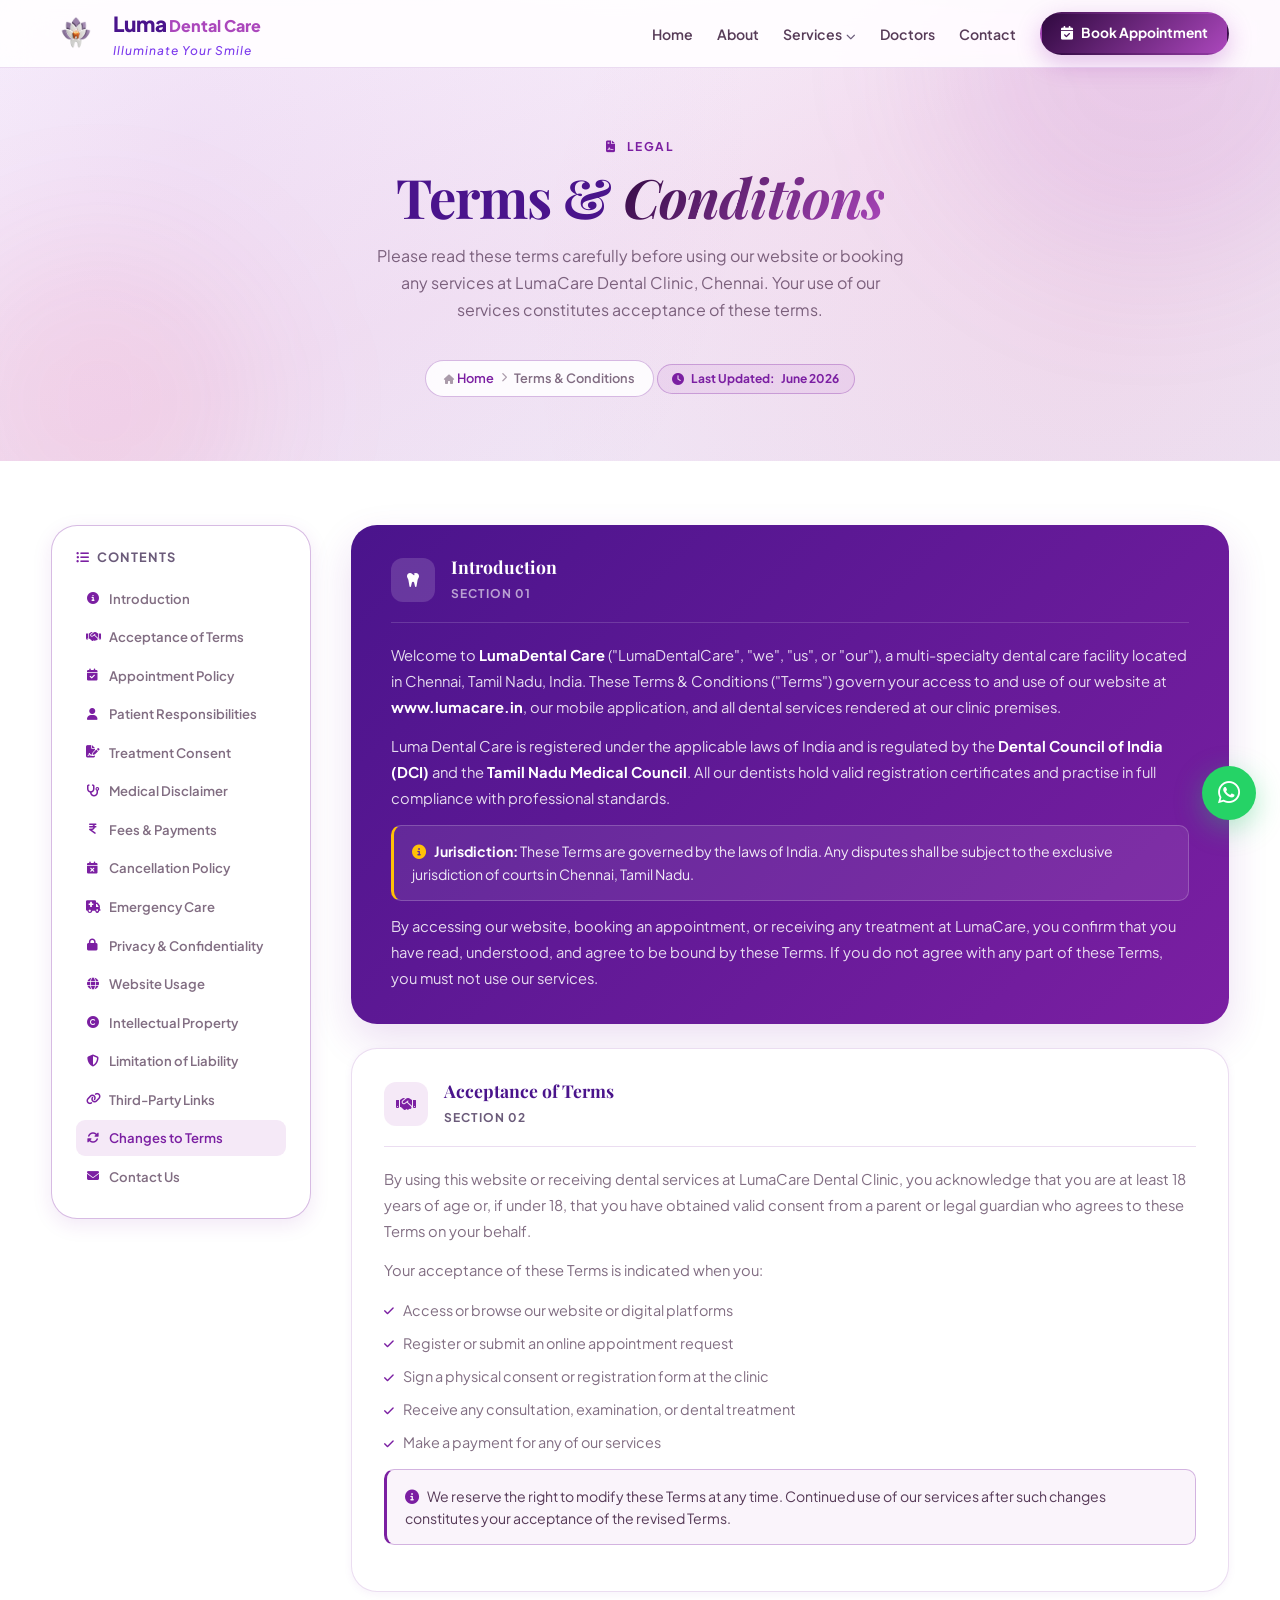
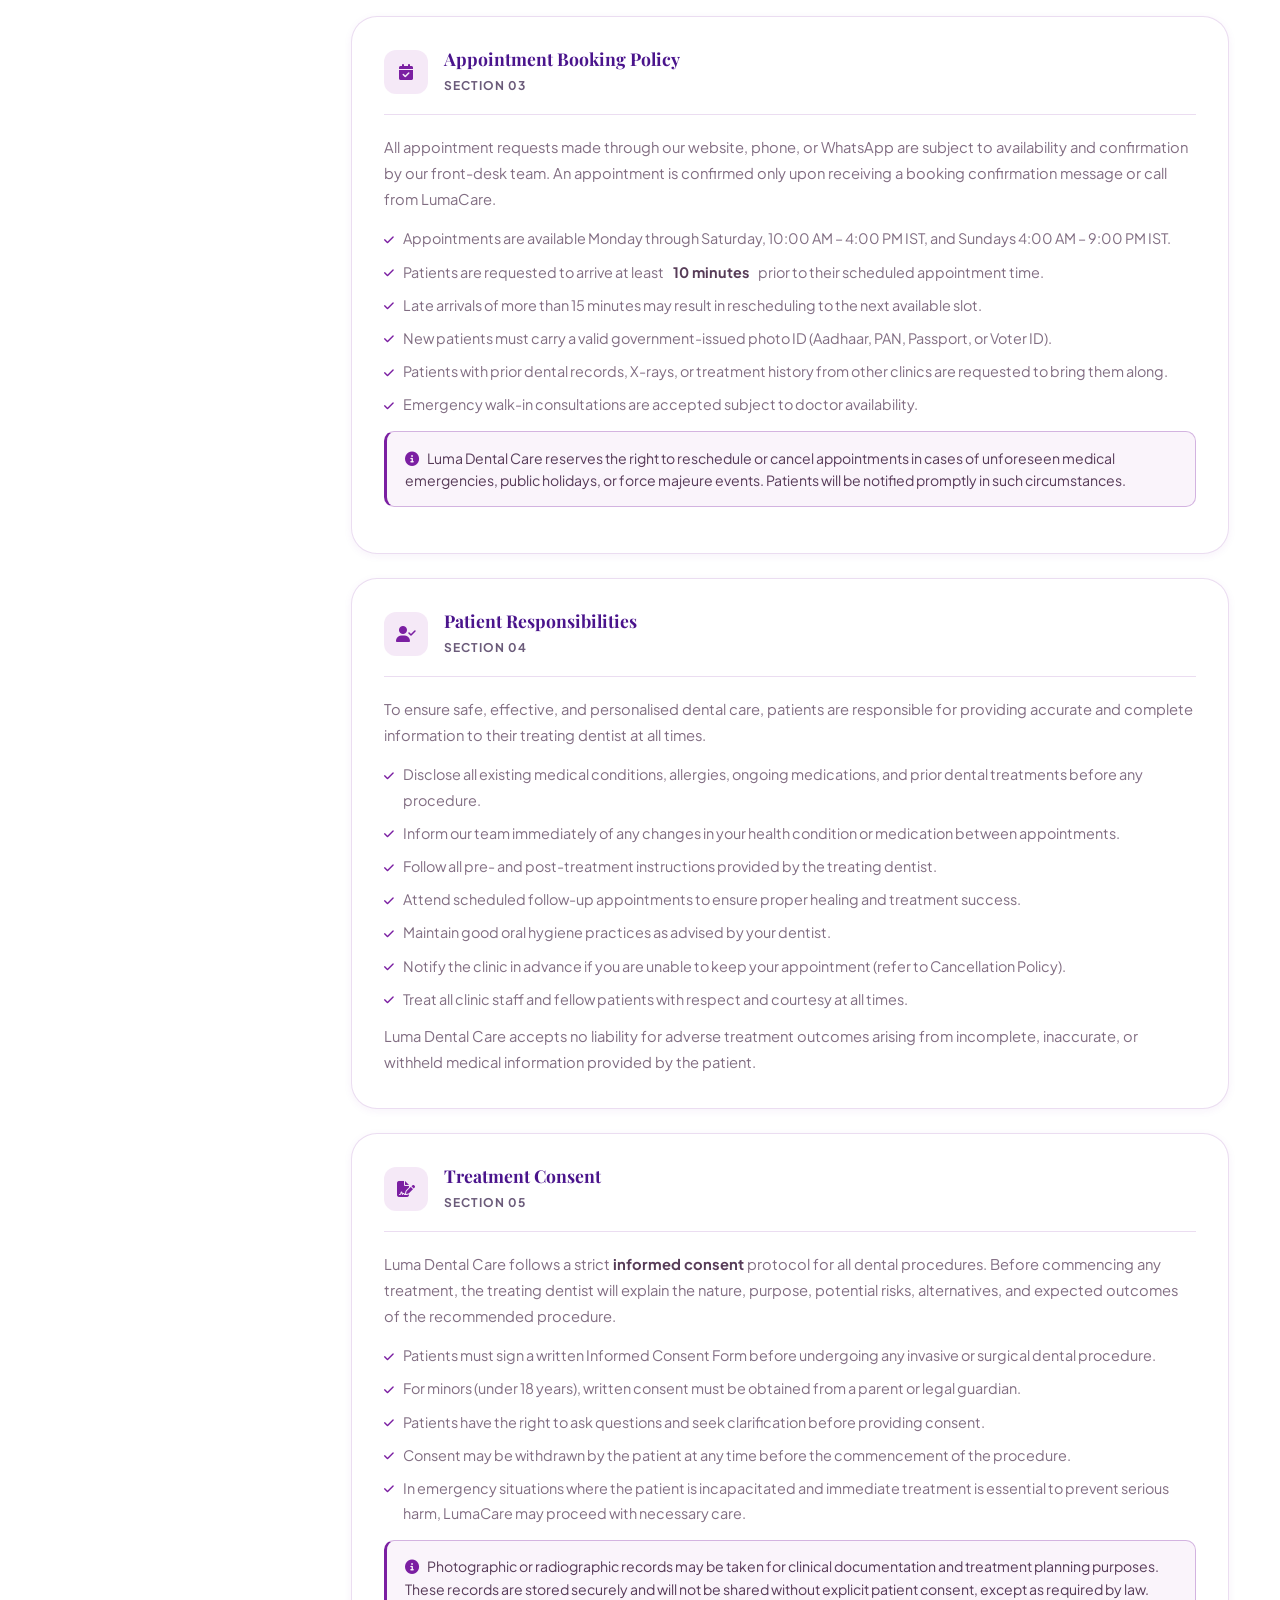
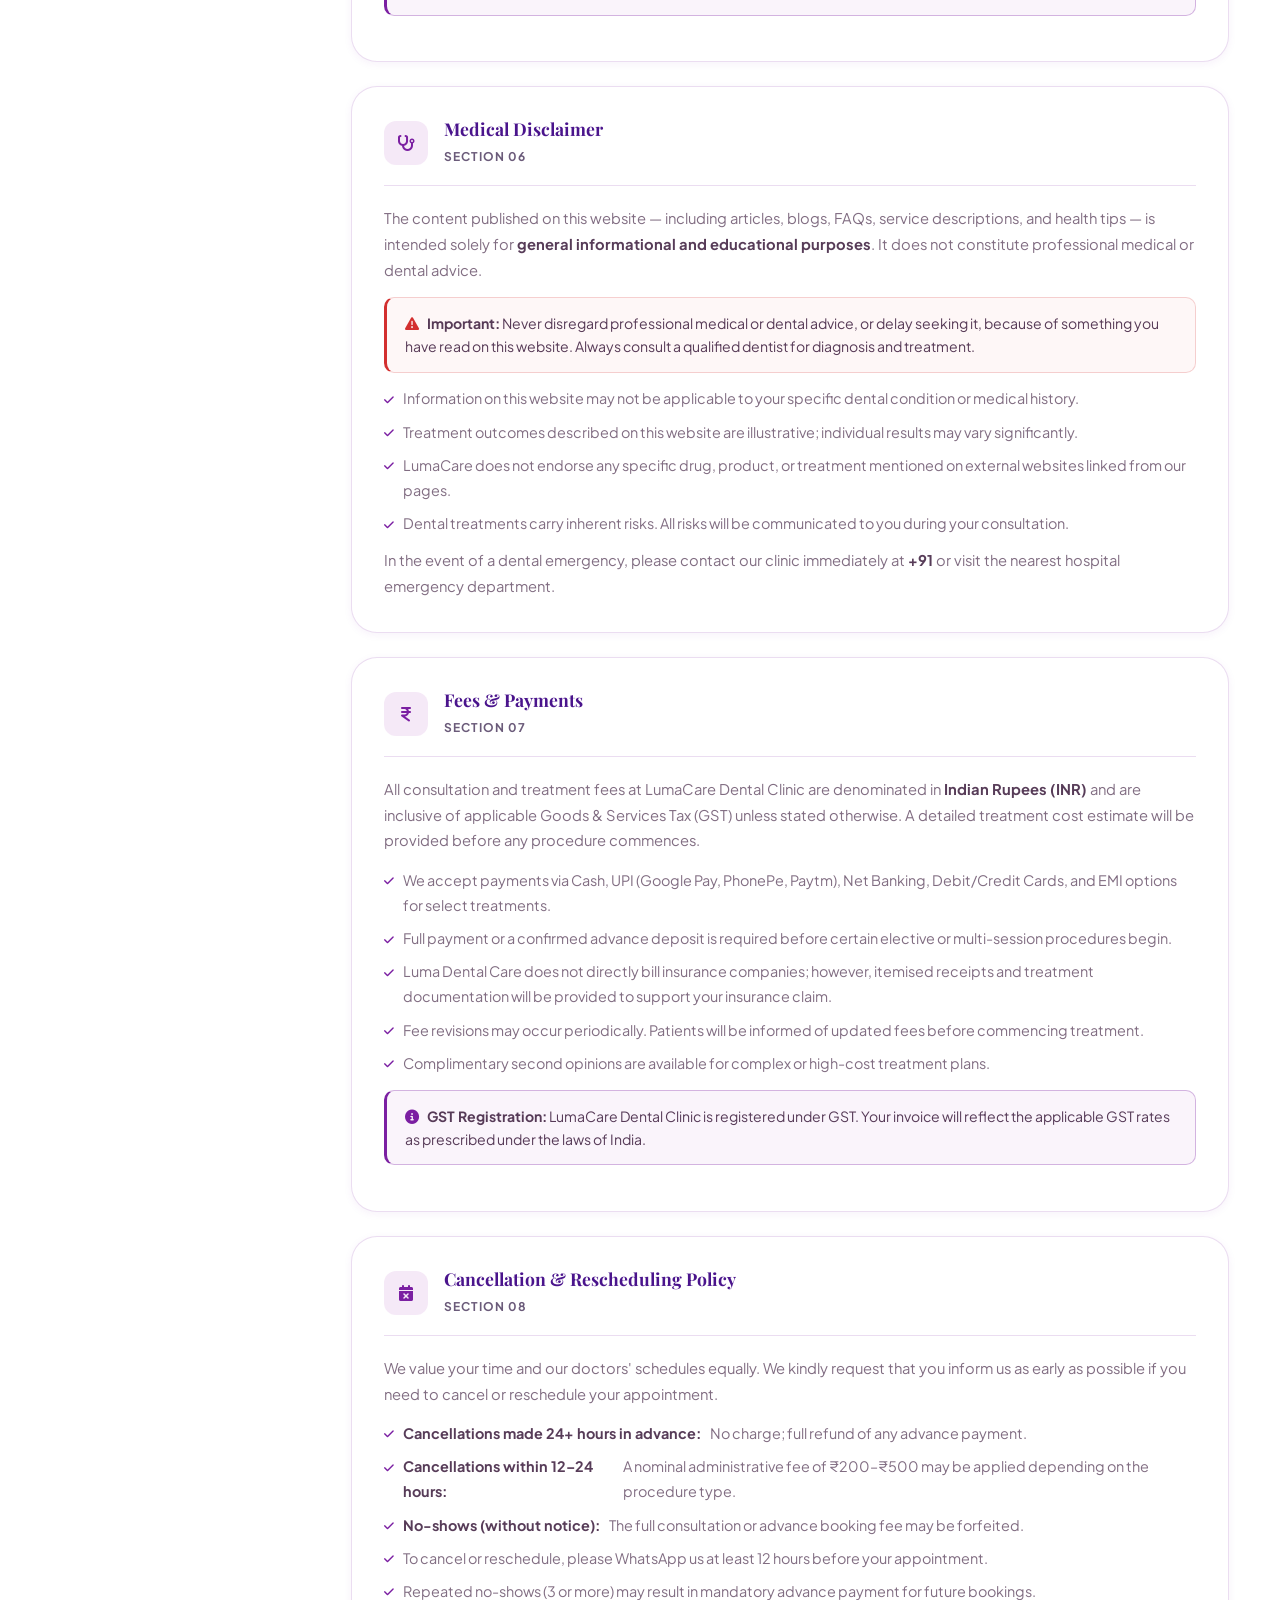
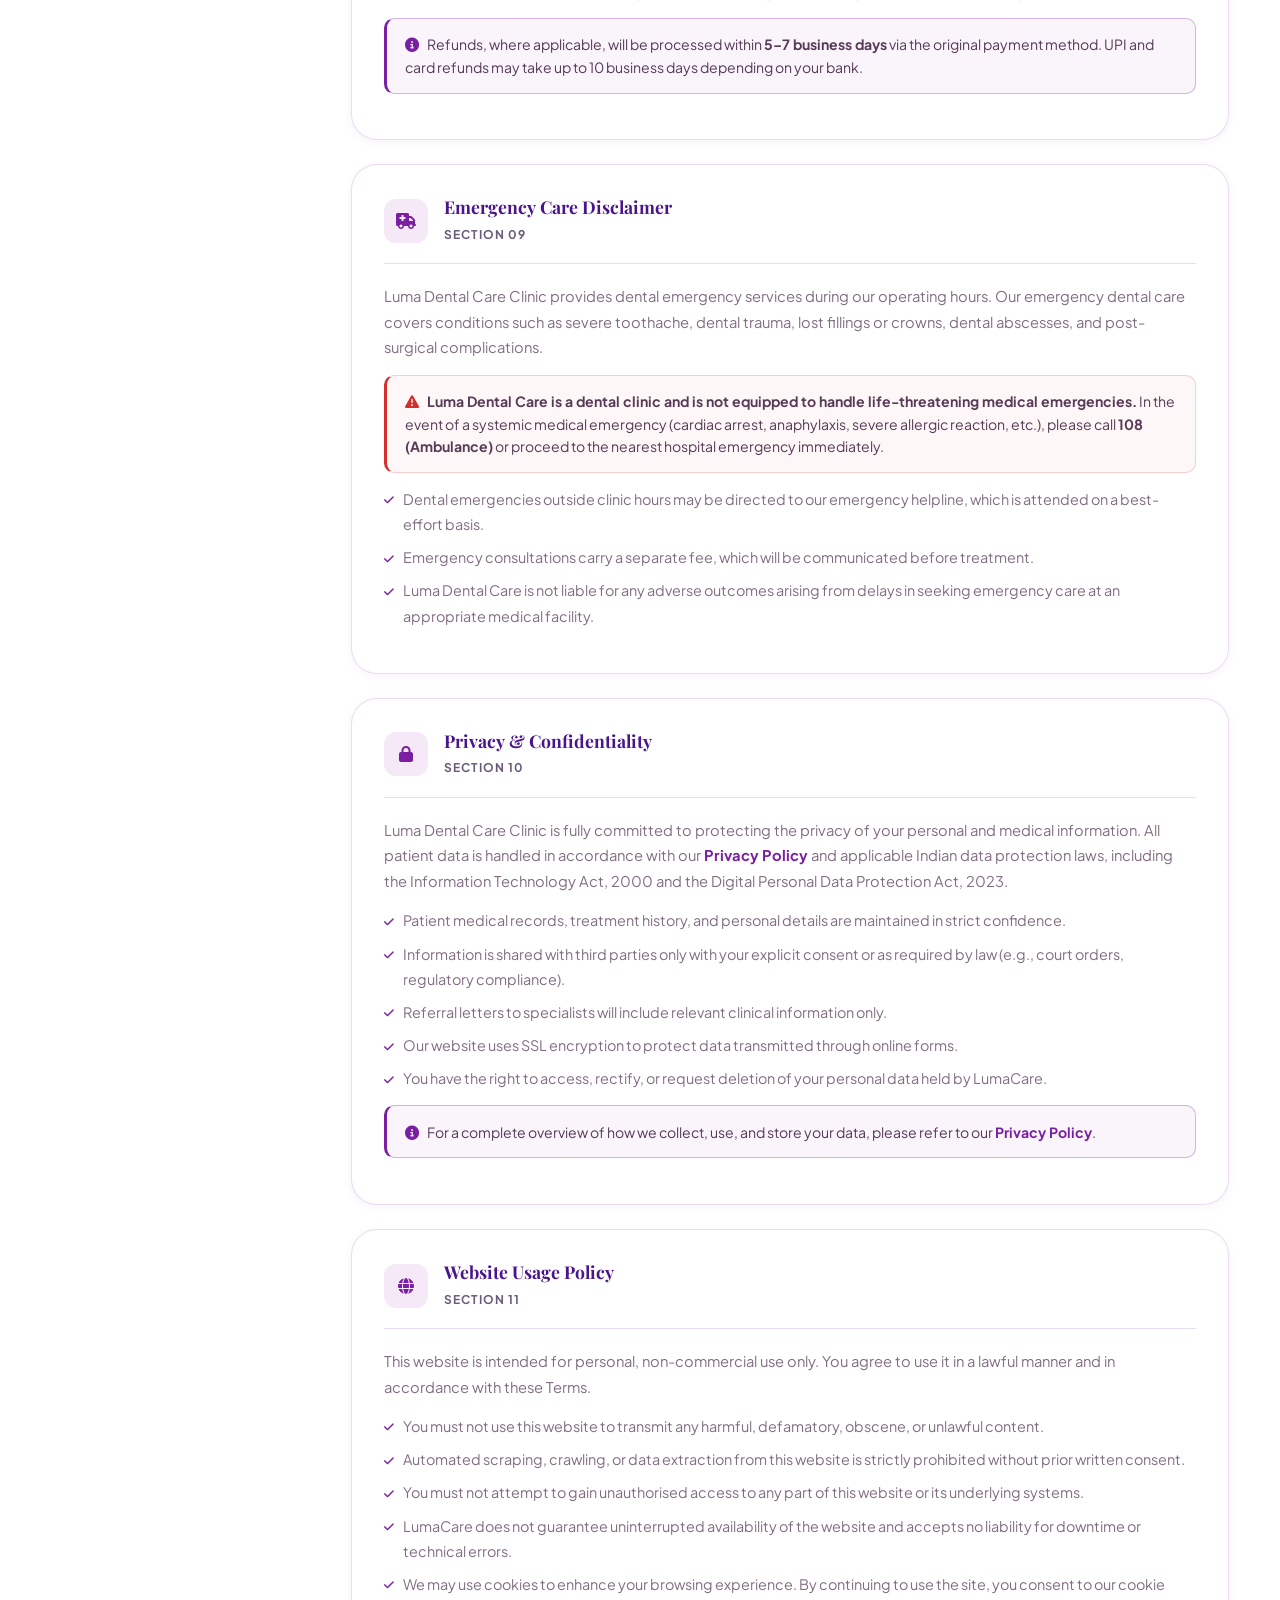
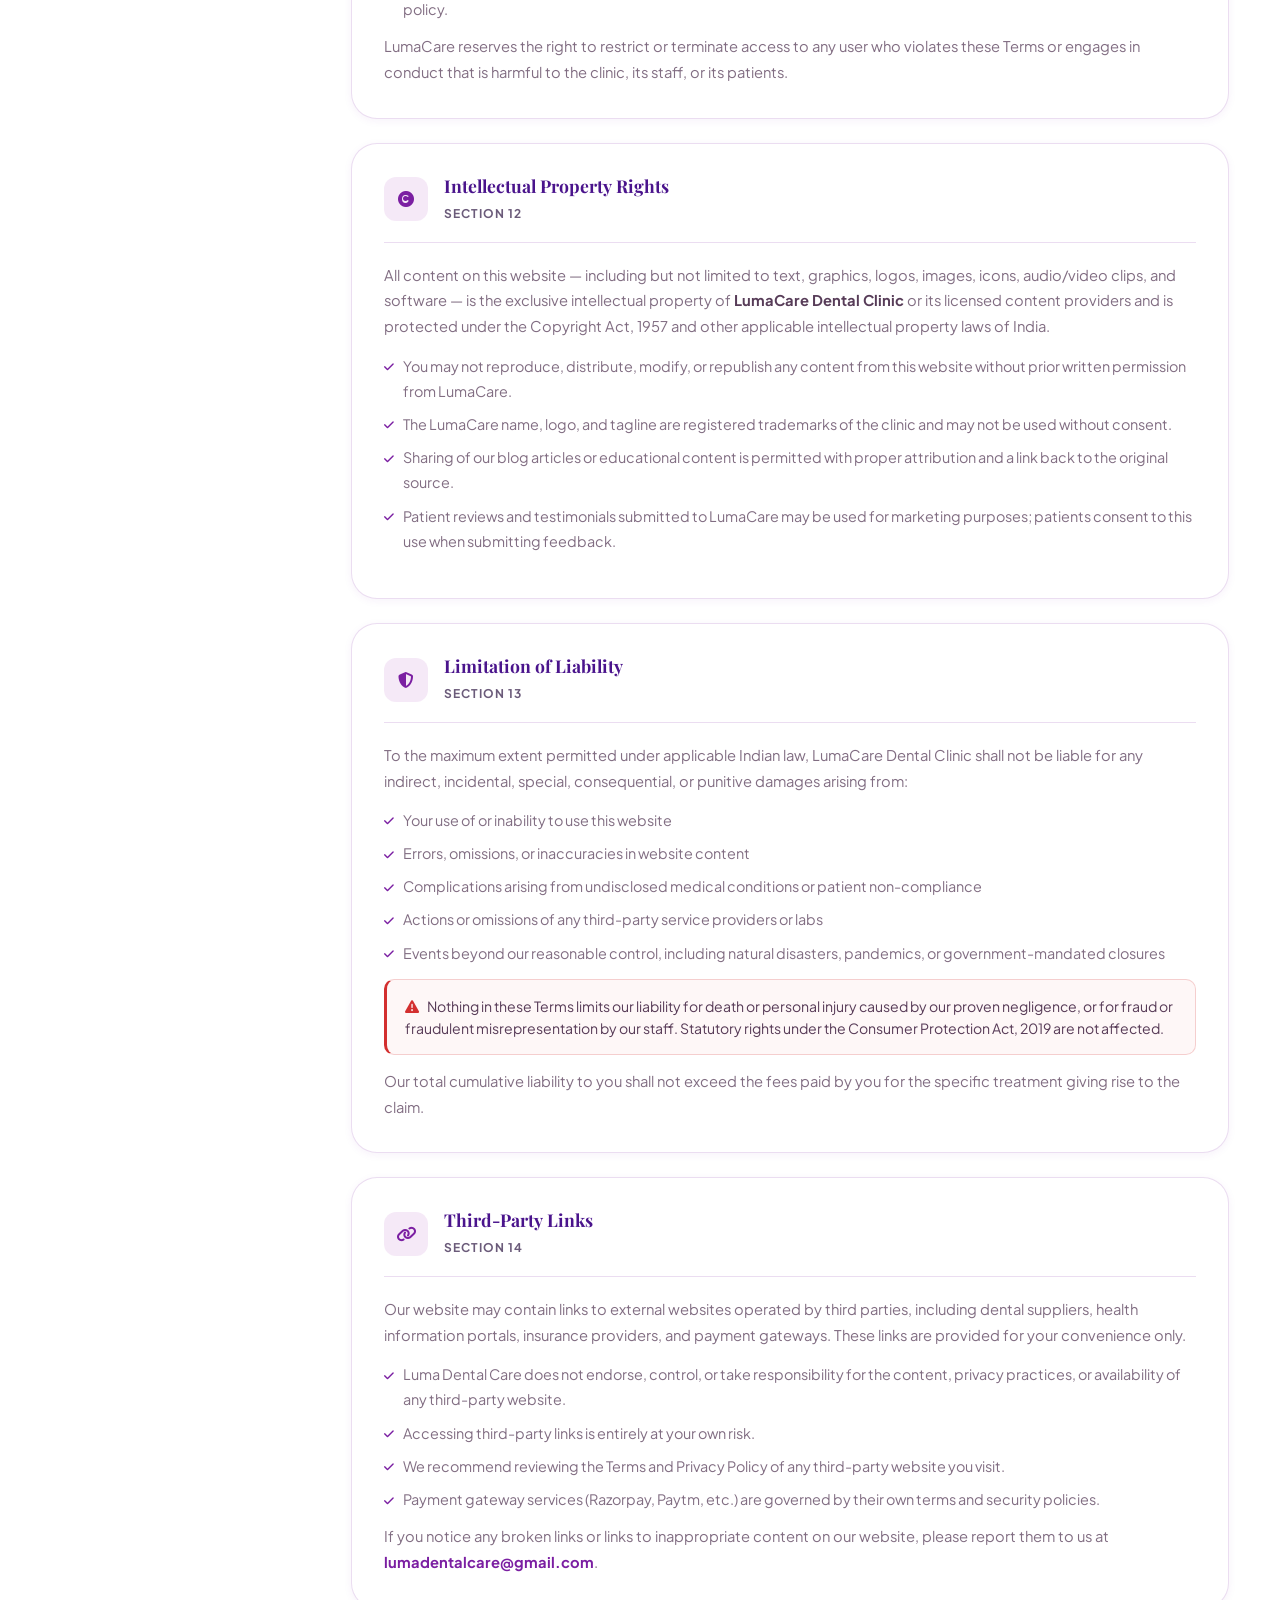
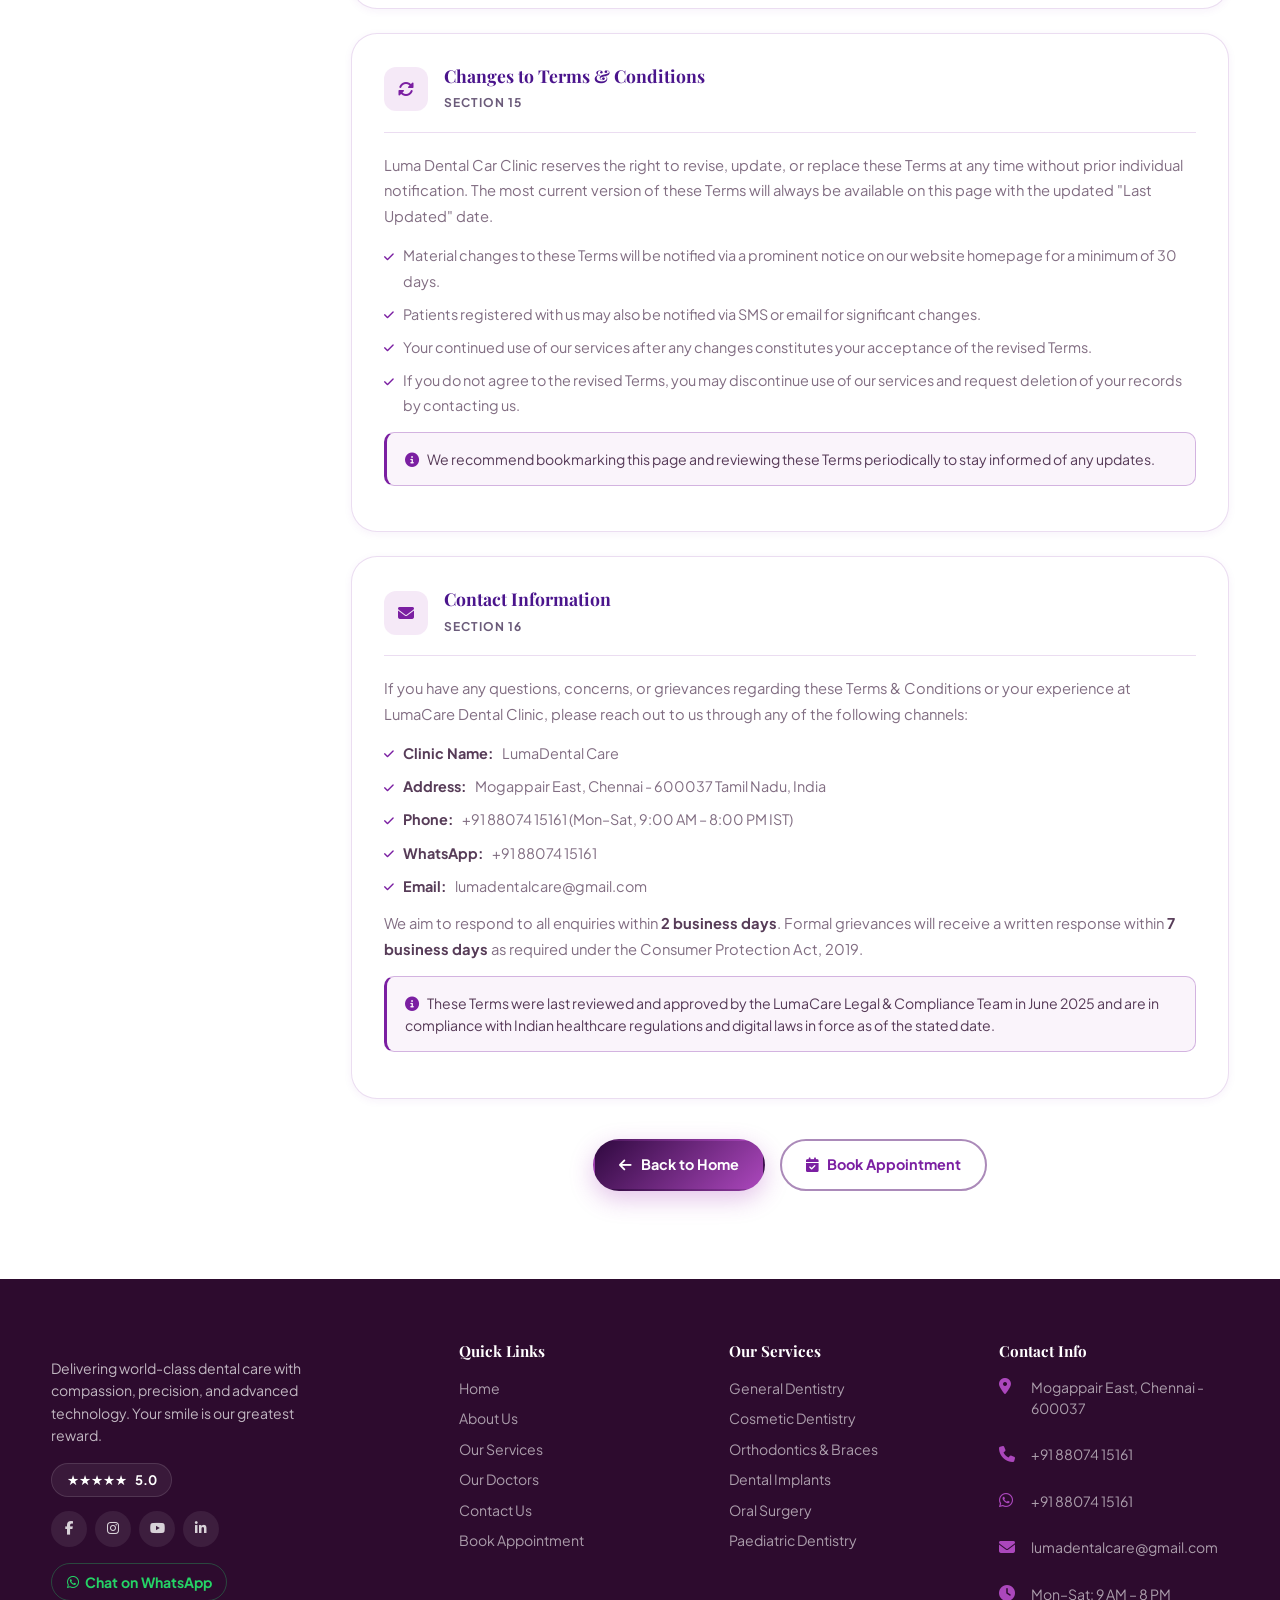
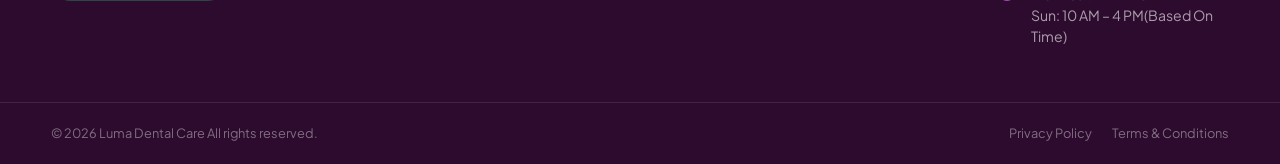
==== commit 55aafcf3: "website update" ====
--- a/terms-of-services.html
+++ b/terms-of-services.html
@@ -11,19 +11,15 @@
   <!-- Fonts -->
   <link rel="preconnect" href="https://fonts.googleapis.com" />
   <link rel="preconnect" href="https://fonts.gstatic.com" crossorigin />
-  <link href="https://fonts.googleapis.com/css2?family=Playfair+Display:ital,wght@0,700;1,700&family=Plus+Jakarta+Sans:wght@400;500;600;700;800&display=swap" rel="stylesheet" />
-
+  <link href="https://fonts.googleapis.com/css2?family=Playfair+Display:ital,wght@0,700;1,700&family=Plus+Jakarta+Sans:wght@400;500;600;700;800&display=swap" rel="stylesheet"/>
   <!-- Font Awesome -->
-  <link rel="stylesheet" href="https://cdnjs.cloudflare.com/ajax/libs/font-awesome/6.5.0/css/all.min.css" />
-
+  <link rel="stylesheet" href="https://cdnjs.cloudflare.com/ajax/libs/font-awesome/6.5.0/css/all.min.css"/>
   <!-- Your existing CSS (inlined below) -->
   <link rel="stylesheet" href="style.css" />
-
   <style>
     /* ============================================================
        TERMS PAGE — additional styles only (no overrides of brand)
        ============================================================ */
-
     /* ---- Hero / Banner ---- */
     .terms-hero {
       position: relative;
@@ -46,11 +42,8 @@
     }
     .terms-hero-orb-1 { width: 420px; height: 420px; top: -160px; right: -80px; background: rgba(156,39,176,.1); }
     .terms-hero-orb-2 { width: 320px; height: 320px; bottom: -100px; left: -60px; background: rgba(233,30,99,.08); }
-
     .terms-hero-inner { position: relative; z-index: 1; }
-
     .terms-hero .eyebrow { margin-bottom: .6rem; }
-
     .terms-hero h1 {
       font-family: 'Playfair Display', serif;
       font-size: clamp(2rem, 5vw, 3.4rem);
@@ -67,7 +60,6 @@
       font-size: 1rem; color: var(--ink-60); max-width: 540px;
       margin: 0 auto 1.5rem; line-height: 1.7;
     }
-
     /* Breadcrumb */
     .breadcrumb {
       display: inline-flex; align-items: center; gap: .45rem;
@@ -79,7 +71,6 @@
     .breadcrumb a { color: var(--teal); transition: color .2s; }
     .breadcrumb a:hover { color: var(--teal-deep); }
     .breadcrumb i { font-size: .6rem; color: var(--ink-40); }
-
     /* Last updated badge */
     .updated-badge {
       display: inline-flex; align-items: center; gap: .4rem;
@@ -88,7 +79,6 @@
       font-size: .75rem; font-weight: 700; color: var(--teal);
       margin-top: 1rem; margin-bottom: 0;
     }
-
     /* ---- Layout ---- */
     .terms-layout {
       display: grid;
@@ -572,7 +562,7 @@
         </ul>
         <div class="tc-highlight">
           <i class="fa fa-circle-info"></i>
-          LumaCare reserves the right to reschedule or cancel appointments in cases of unforeseen medical emergencies, public holidays, or force majeure events. Patients will be notified promptly in such circumstances.
+          Luma Dental Care reserves the right to reschedule or cancel appointments in cases of unforeseen medical emergencies, public holidays, or force majeure events. Patients will be notified promptly in such circumstances.
         </div>
       </div>
     </div>
